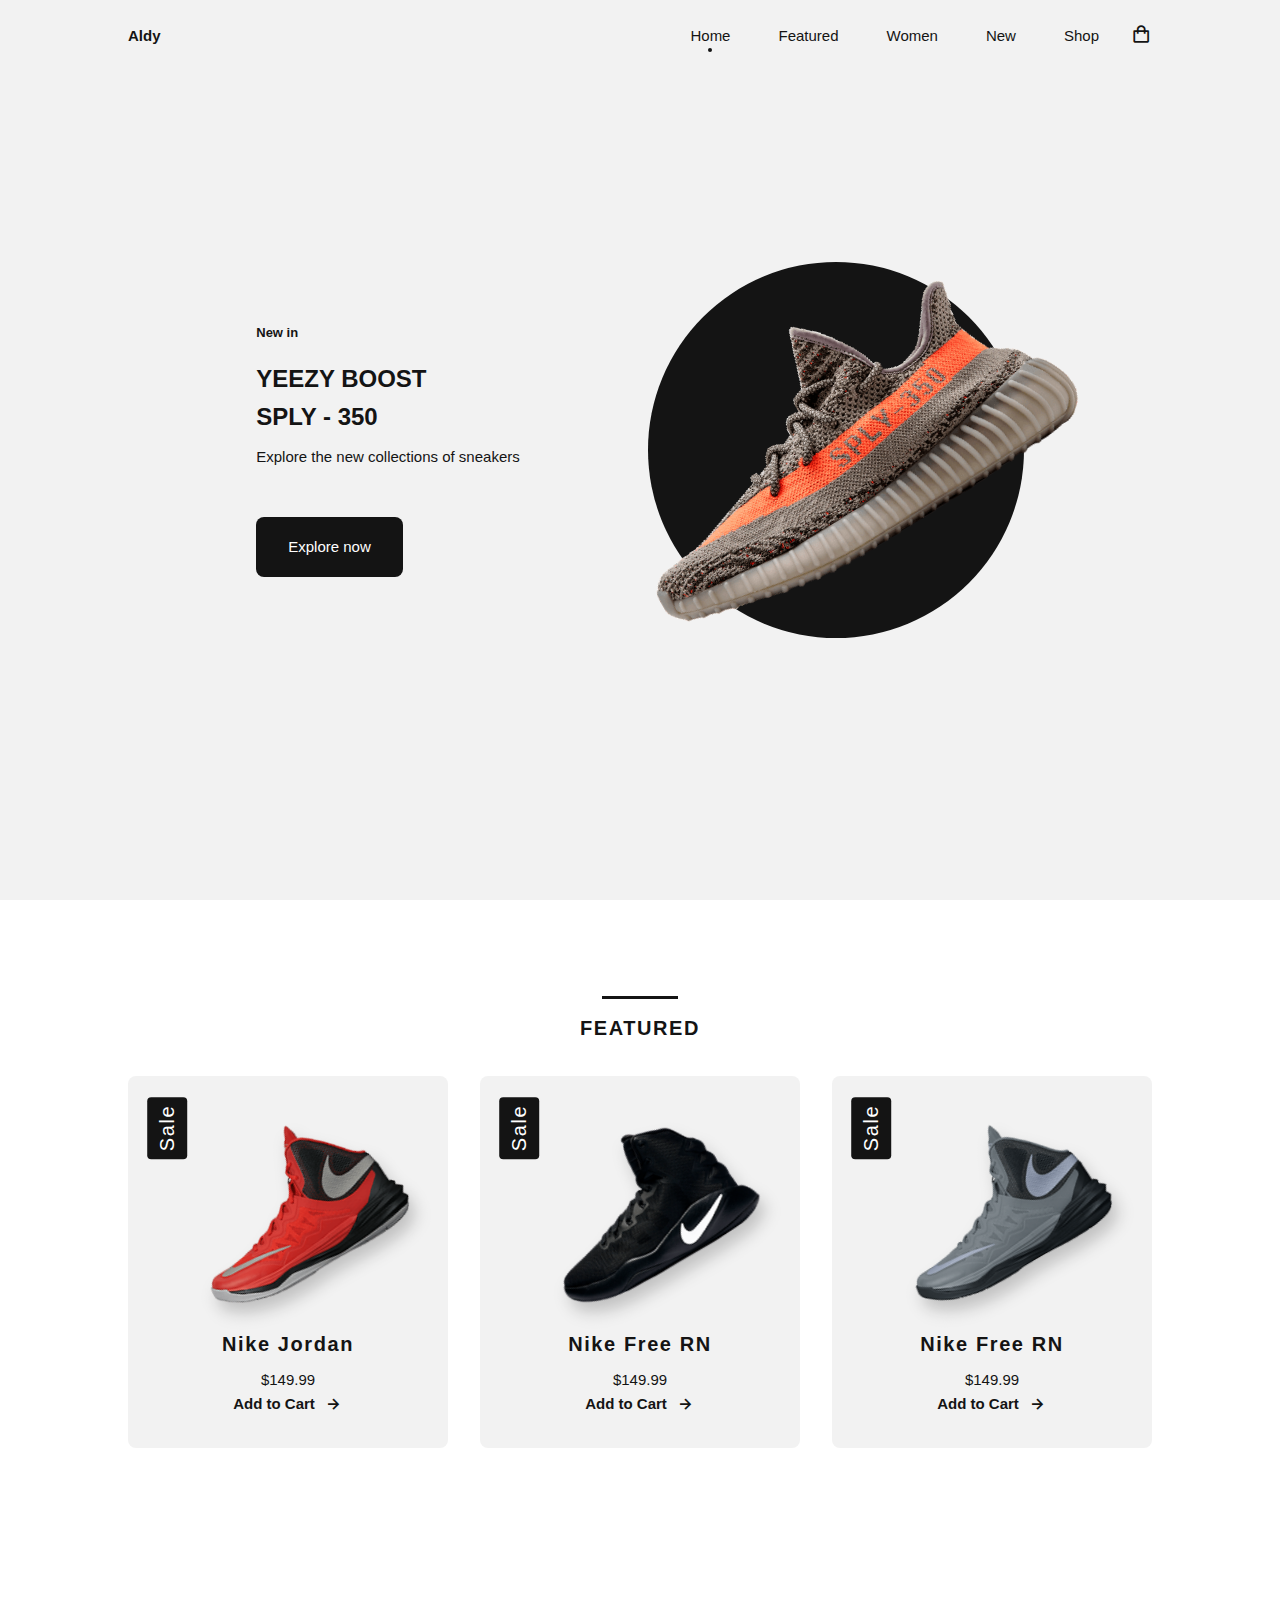
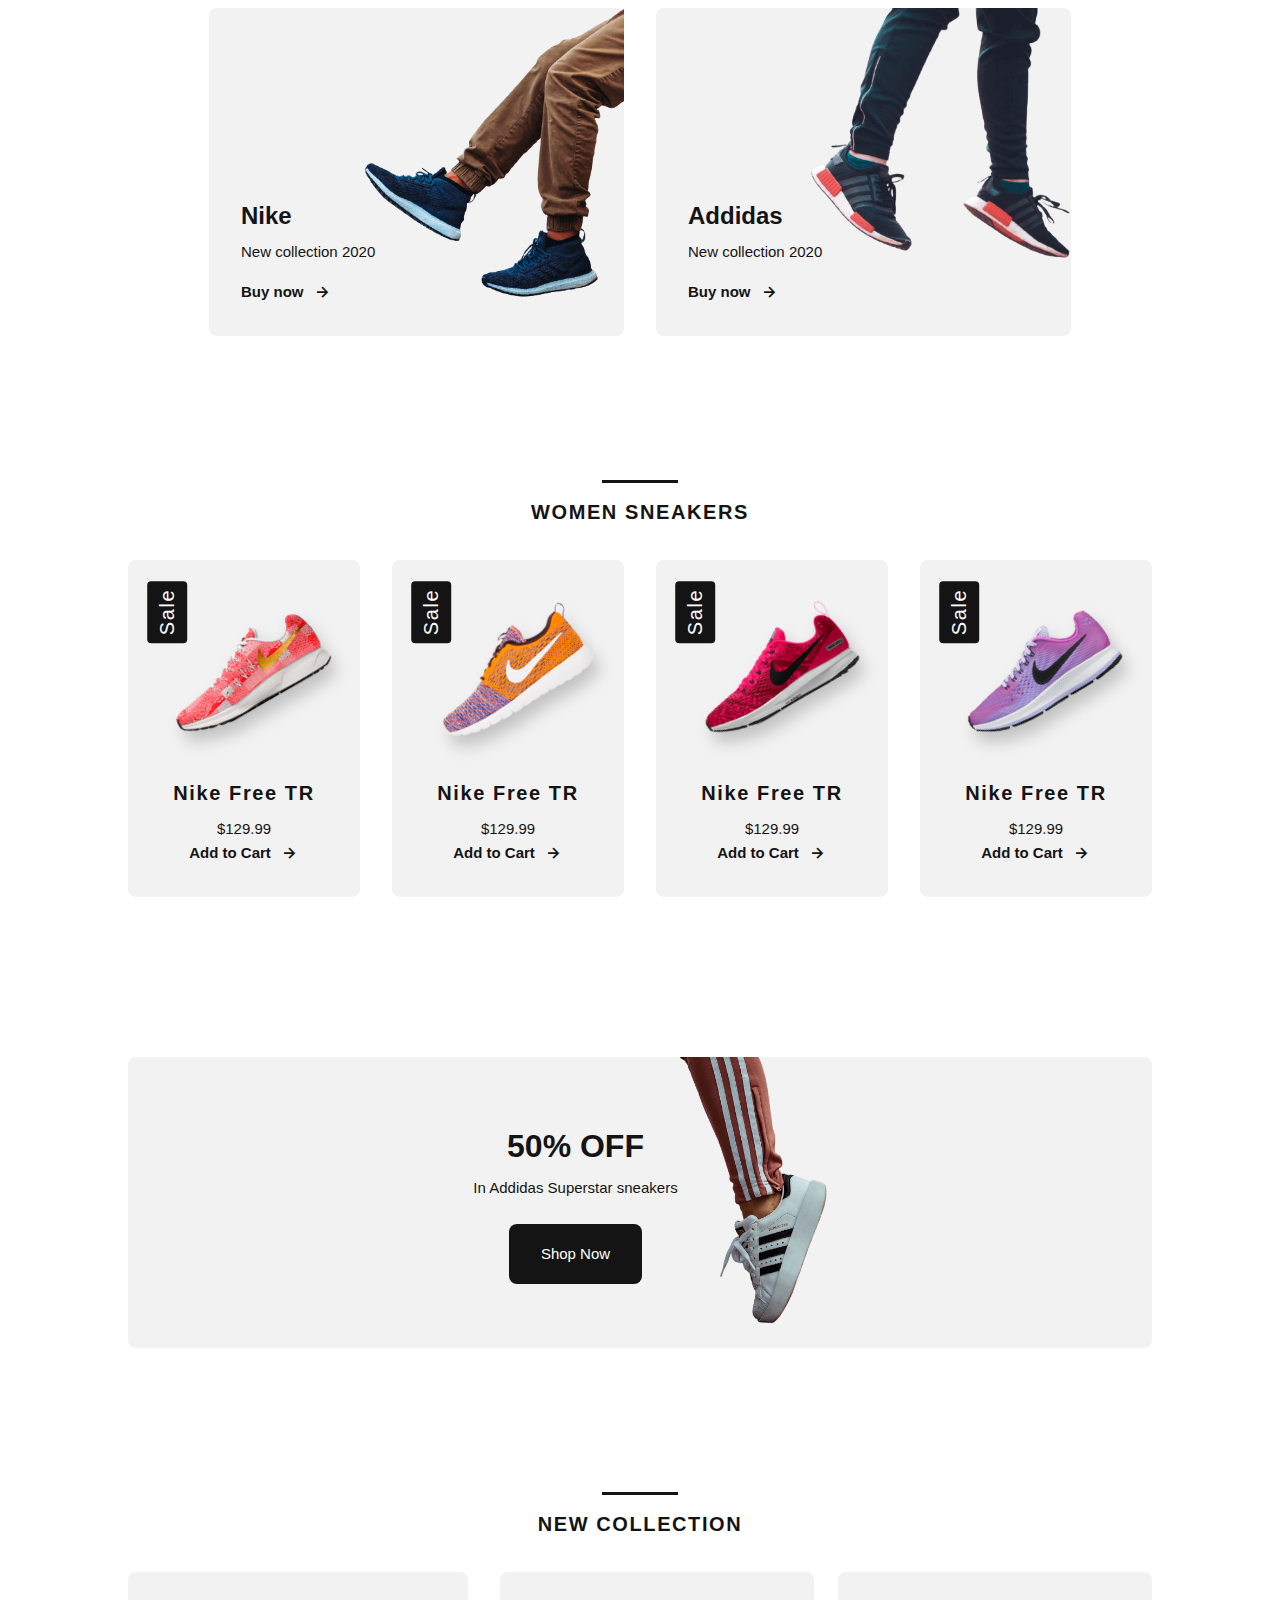
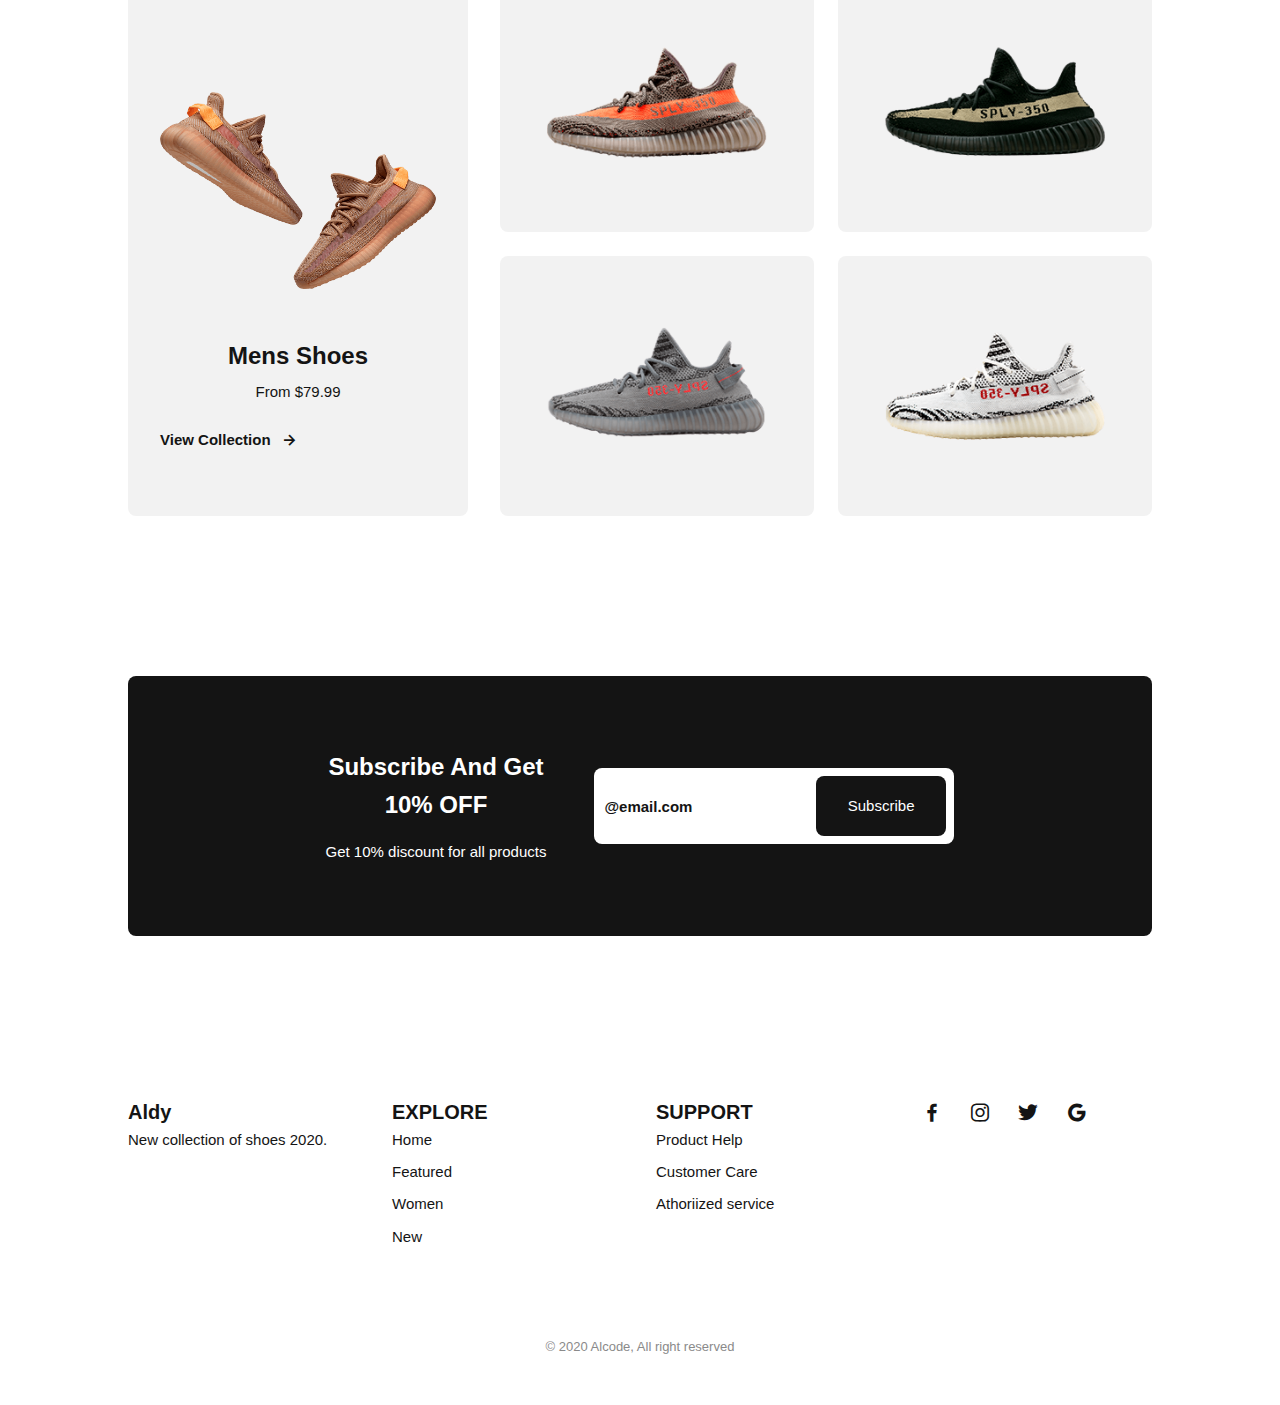
==== index.html @ 9c0377a7 "Initial commit" ====
<!DOCTYPE html>
<html lang="en">

<head>
    <meta charset="UTF-8">
    <meta name="viewport" content="width=device-width, initial-scale=1.0">
    <link rel="stylesheet" href="styel.css">

    <!-- Box icons -->
    <link href='https://cdn.jsdelivr.net/npm/boxicons@2.0.5/css/boxicons.min.css' rel='stylesheet'>

    <link rel="stylesheet" href="https://cdnjs.cloudflare.com/ajax/libs/font-awesome/5.14.0/css/all.min.css" />
    <title>Ecom</title>
</head>

<body>
    <header class="l-header" id="header">
        <nav class="nav bg-grid">
            <div class="nav__toggle" id="nav-toggle">
                <i class="bx bxs-grid"></i>
            </div>

            <a href="#" class="nav__logo">Aldy</a>

            <div class="nav__menu" id="nav-menu">
                <ul class="nav__list">
                    <li class="nav__item"><a href="#home" class="nav__link active">Home</a></li>
                    <li class="nav__item"><a href="#featured" class="nav__link">Featured</a></li>
                    <li class="nav__item"><a href="#women" class="nav__link">Women</a></li>
                    <li class="nav__item"><a href="#new" class="nav__link">New</a></li>
                    <li class="nav__item"><a href="shop.html" class="nav__link">Shop</a></li>
                </ul>
            </div>

            <div class="nav__shop">
                <i class="bx bx-shopping-bag"></i>
            </div>

        </nav>

    </header>

    <main class="l-main">

        <!-- Home -->
        <section class="home" id="home">
            <div class="home__container bg-grid">
                <div class="home__sneaker">
                    <div class="home__shape"></div>
                    <img src="/images/imghome.png" alt="" class="home__img">
                </div>

                <div class="home__data">
                    <span class="home__new">New in</span>
                    <h1 class="home__title">YEEZY BOOST<br>SPLY - 350</h1>
                    <p class="home__description">Explore the new collections of sneakers</p>
                    <a href="#" class="button">Explore now</a>
                </div>
            </div>
        </section>

        <!-- Featured -->
        <section class="featured section" id="featured">
            <h2 class="section-title">FEATURED</h2>

            <div class="featured__container bg-grid">
                <article class="sneaker">
                    <div class="sneaker__sale">Sale</div>
                    <img src="/images/featured1.png" alt="" class="sneaker__img">
                    <span class="sneaker__name">Nike Jordan</span>
                    <span class="sneaker__price">$149.99</span>
                    <a href="#" class="button-light">Add to Cart <i class="bx bx-right-arrow-alt button-icon"></i></a>
                </article>

                <article class="sneaker">
                    <div class="sneaker__sale">Sale</div>
                    <img src="images/featured2.png" alt="" class="sneaker__img">
                    <span class="sneaker__name">Nike Free RN</span>
                    <span class="sneaker__price">$149.99</span>
                    <a href="#" class="button-light">Add to Cart <i class="bx bx-right-arrow-alt button-icon"></i></a>
                </article>

                <article class="sneaker">
                    <div class="sneaker__sale">Sale</div>
                    <img src="images/featured3.png" alt="" class="sneaker__img">
                    <span class="sneaker__name">Nike Free RN</span>
                    <span class="sneaker__price">$149.99</span>
                    <a href="#" class="button-light">Add to Cart <i class="bx bx-right-arrow-alt button-icon"></i></a>
                </article>
            </div>
        </section>

        <!-- collection -->
        <section class="collection section">
            <div class="collection__container bg-grid">
                <div class="collection__card">
                    <div class="collection__data">
                        <h3 class="collection__name">Nike</h3>
                        <p class="collection__description">New collection 2020</p>
                        <a href="#" class="button-light">Buy now <i class="bx bx-right-arrow-alt button-icon"></i></a>
                    </div>

                    <img src="images/collection1.png" alt="" class="collection__img">
                </div>

                <div class="collection__card">
                    <div class="collection__data">
                        <h3 class="collection__name">Addidas</h3>
                        <p class="collection__description">New collection 2020</p>
                        <a href="#" class="button-light">Buy now <i class="bx bx-right-arrow-alt button-icon"></i></a>
                    </div>

                    <img src="images/collection2.png" alt="" class="collection__img">
                </div>
            </div>
        </section>

        <!-- Women sneakers -->
        <section class="women section" id="women">
            <h2 class="section-title">WOMEN SNEAKERS</h2>

            <div class="women__container bg-grid">
                <article class="sneaker">
                    <div class="sneaker__sale">Sale</div>
                    <img src="images/women1.png" alt="" class="sneaker__img">
                    <span class="sneaker__name">Nike Free TR</span>
                    <span class="sneaker__price">$129.99</span>
                    <a href="product.html" class="button-light">Add to Cart <i
                            class="bx bx-right-arrow-alt button-icon"></i></a>
                </article>

                <article class="sneaker">
                    <div class="sneaker__sale">Sale</div>
                    <img src="images/women2.png" alt="" class="sneaker__img">
                    <span class="sneaker__name">Nike Free TR</span>
                    <span class="sneaker__price">$129.99</span>
                    <a href="#" class="button-light">Add to Cart <i class="bx bx-right-arrow-alt button-icon"></i></a>
                </article>

                <article class="sneaker">
                    <div class="sneaker__sale">Sale</div>
                    <img src="images/women3.png" alt="" class="sneaker__img">
                    <span class="sneaker__name">Nike Free TR</span>
                    <span class="sneaker__price">$129.99</span>
                    <a href="#" class="button-light">Add to Cart <i class="bx bx-right-arrow-alt button-icon"></i></a>
                </article>

                <article class="sneaker">
                    <div class="sneaker__sale">Sale</div>
                    <img src="images/women4.png" alt="" class="sneaker__img">
                    <span class="sneaker__name">Nike Free TR</span>
                    <span class="sneaker__price">$129.99</span>
                    <a href="#" class="button-light">Add to Cart <i class="bx bx-right-arrow-alt button-icon"></i></a>
                </article>
            </div>
        </section>

        <!-- Offer -->
        <section class="offer section">
            <div class="offer__container bg-grid">
                <div class="offer__data">
                    <h3 class="offer__title">50% OFF</h3>
                    <p class="offer__description">In Addidas Superstar sneakers</p>
                    <a href="#" class="button">Shop Now</a>
                </div>

                <img src="images/offert.png" alt="" class="offer__img">
            </div>
        </section>

        <!-- New Collection -->
        <section class="new section" id="new">
            <h2 class="section-title">NEW COLLECTION</h2>

            <div class="new__container bg-grid">
                <div class="new__mens">
                    <img src="images/new1.png" alt="" class="new__mens-img">
                    <h3 class="new__title">Mens Shoes</h3>
                    <span class="new__preci">From $79.99</span>
                    <a href="#" class="button-light">View Collection <i
                            class="bx bx-right-arrow-alt button-icon"></i></a>
                </div>

                <div class="new__sneaker">
                    <div class="new__sneaker-card">
                        <img src="images/new2.png" alt="" class="new__sneaker-img">
                        <div class="new__sneaker-overlay">
                            <a href="#" class="button">Add to Cart</a>
                        </div>
                    </div>

                    <div class="new__sneaker-card">
                        <img src="images/new3.png" alt="" class="new__sneaker-img">
                        <div class="new__sneaker-overlay">
                            <a href="#" class="button">Add to Cart</a>
                        </div>
                    </div>

                    <div class="new__sneaker-card">
                        <img src="images/new4.png" alt="" class="new__sneaker-img">
                        <div class="new__sneaker-overlay">
                            <a href="#" class="button">Add to Cart</a>
                        </div>
                    </div>

                    <div class="new__sneaker-card">
                        <img src="images/new5.png" alt="" class="new__sneaker-img">
                        <div class="new__sneaker-overlay">
                            <a href="#" class="button">Add to Cart</a>
                        </div>
                    </div>
                </div>
            </div>
        </section>


        <!-- newsletter -->
        <section class="newsletter section">
            <div class="newsletter__container bg-grid">
                <div>
                    <h3 class="newsletter__title">Subscribe And Get <br> 10% OFF</h3>
                    <p class="newsletter__description">Get 10% discount for all products</p>
                </div>

                <form action="" class="newsletter__subscribe">
                    <input type="text" class="newsletter__input" placeholder="@email.com">
                    <a href="#" class="button">Subscribe</a>
                </form>
            </div>
        </section>
    </main>

    <!-- footer -->
    <footer class="footer section">
        <div class="footer__container bg-grid">

            <div class="footer__box">
                <h3 class="footer__title">Aldy</h3>
                <p class="footer__description">New collection of shoes 2020.</p>
            </div>

            <div class="footer__box">
                <h3 class="footer__title">EXPLORE</h3>
                <ul>
                    <li><a href="#home" class="footer__link">Home</a></li>
                    <li><a href="#featured" class="footer__link">Featured</a></li>
                    <li><a href="#women" class="footer__link">Women</a></li>
                    <li><a href="#new" class="footer__link">New</a></li>
                </ul>
            </div>

            <div class="footer__box">
                <h3 class="footer__title">SUPPORT</h3>
                <ul>
                    <li><a href="#" class="footer__link">Product Help</a></li>
                    <li><a href="#" class="footer__link">Customer Care</a></li>
                    <li><a href="#" class="footer__link">Athoriized service</a></li>
                </ul>
            </div>

            <div class="footer__box">
                <a href="#" class="footer__social"> <i class="bx bxl-facebook"></i></a>
                <a href="#" class="footer__social"> <i class="bx bxl-instagram"></i></a>
                <a href="#" class="footer__social"> <i class="bx bxl-twitter"></i></a>
                <a href="#" class="footer__social"> <i class="bx bxl-google"></i></a>
            </div>
        </div>

        <p class="footer__copy">&#169; 2020 Alcode, All right reserved</p>
    </footer>

    <script src="main.js"></script>
</body>

</html>
---- styel.css ----
:root{
    --header-height: 3rem;

    /* Font-weight */
    --font-medium: 500;
    --font-semi-bold: 600;
    --font-bold: 700;

    /* Colors */
    --dark-color: #141414;
    --dark-color-light: #8a8a8a;
    --dark-color-lighten: #f2f2f2;
    --white-color: #fff;

    /* Font and Typography */
    --body-font: 'Poppins', sans-serif;
    --big-font-size: 1.25rem;
    --bigger-font-size: 1.5rem;
    --biggest-font-size: 2rem;
    --h2-font-size: 1.25rem;
    --normal-font-size: .938rem;
    --smaller-font-size: .813rem;

    /* Margins */
    --mb-1: .5rem;
    --mb-2: 1rem;
    --mb-3: 1.5rem;
    --mb-4: 2rem;
    --mb-5: 2.5rem;
    --mb-6: 3rem;
   
    /* Z-index */
    --z-fixed: 100;

    /* rotation */
    --rotate-img: rotate(-30deg);

}
@media screen and(min-width: 768px){
    :root{
        --big-font-size: 1.5rem;
        --bigger-font-size: 2rem;
        --biggest-font-size: 3rem;
        --normal-font-size: 1rem;
        --smaller-font-size: .875rem;
    }
}

/* Base */

*,::before,::after{
    box-sizing: border-box;

}

html{
    scroll-behavior: smooth;
}

body{
    margin: var(--header-height) 0 0 0;
    font-family: var(--body-font);
    font-size: var(--normal-font-size);
    font-weight: var(--font-medium);
    color: var(--dark-color);
    line-height: 1.6;
}

h1,h2,h3,p,ul{
    margin: 0;
}

ul{
    padding: 0;
    list-style: none;
}

a{
    text-decoration: none;
    color: var(--dark-color);
}

img{
    max-width: 100%;
    height: auto;
    display: block;
}


/* Class CSS */
.section{
    padding: 5rem 0 2rem;
}

.section-title{
    position: relative;
    font-size: var(--big-font-size);
    margin-bottom: var(--mb-4);
    text-align: center;
    letter-spacing: .1rem;
}

.section-title::after{
    content: '';
    position: absolute;
    width: 56px;
    height: .18rem;
    top: -1rem;
    left: 0;
    right: 0;
    margin: auto;
    background-color: var(--dark-color);
}

/* Layout */
.bg-grid{
    max-width: 1024px;
    display: grid;
    grid-template-columns: 100%;
    column-gap: 2rem;
    width: calc(100% - 2rem);
    margin-left: var(--mb-2);
    margin-right: var(--mb-2);
}

.l-header{
    width: 100%;
    position: fixed;
    top: 0;
    left: 0;
    z-index: var(--z-fixed);
    background-color: var(--dark-color-lighten);
}

.nav{
    height: var(--header-height);
    display: flex;
    justify-content: space-between;
    align-items: center;
}
@media screen and (max-width: 768px){
    .nav__menu{
        position: fixed;
        top: var(--header-height);
        left: -100%;
        width: 70%;
        height: 100vh;
        padding: 2rem;
        background-color: var(--white-color);
        transition: .5s;
    }
}

.nav__item{
    margin-bottom: var(--mb-4);
}

.nav__logo{
    font-weight: var(--font-semi-bold);
}

.nav__toggle, .nav__shop{
    font-size: 1.3rem;
    cursor: pointer;
}

/* Menu show */
.show{
    left: 0;
}

/* active link */
.active{
    position: relative;
}
.active::before{
    content: '';
    position: absolute;
    bottom: -.5rem;
    left: 45%;
    width: 4px;
    height: 4px;
    background-color: var(--dark-color);
    border-radius: 50%;

}

/* scroll header */
.scroll-header{
    background-color: var(--white-color);
    box-shadow: 0 2px 4px rgba(0,0,0,.1);
}


/* Home */
.home{
    background-color: var(--dark-color-lighten);
    overflow: hidden;
}

.home__container{
    height: calc(100vh - var(--header-height));
}

.home__sneaker{
    position: relative;
    display: flex;
    justify-content: center;
    align-self: center;
}

.home__shape{
    width: 220px;
    height: 220px;
    background-color: var(--dark-color);
    border-radius: 50%;
}

.home__img{
    position: absolute;
    top: 1.5rem;
    max-width: initial;
    width: 275px;
    transform: var(--rotate-img);
}

.home__new{
    display: block;
    font-size: var(--smaller-font-size);
    font-weight: var(--font-semi-bold);
    margin-bottom: var(--mb-2);
}

.home__title{
    font-size: var(--bigger-font-size);
    margin-bottom: var(--mb-1);
}

.home__description{
    margin-bottom: var(--mb-6);
}

/* .buttons */
.button{
    display: inline-block;
    background-color: var(--dark-color);
    color: var(--white-color);
    padding: 1.125rem 2rem;
    font-weight: var(--font-medium);
    border-radius: .5rem;
    transition: .3s;
}

.button:hover{
    transform: translateY(-.25rem);
}

.button-light{
    display: inline-flex;
    color: var(--dark-color);
    font-weight: var(--font-bold);
    align-items: center;
}

.button-icon{
    font-size: 1.25rem;
    margin-left: var(--mb-1);
    transition: .3s;
}

.button-light:hover .button-icon{
    transform: translateX(.25rem);
}

/* Featured */
.featured__container{
    row-gap: 2rem;
    grid-template-columns: repeat(auto-fit, minmax(220px , 1fr));
}

.sneaker{
    position: relative;
    display: flex;
    flex-direction: column;
    align-items: center;
    padding: 2rem;
    background-color: var(--dark-color-lighten);
    border-radius: .5rem;
    transition: .3s;
}

.sneaker__sale{
    position: absolute;
    left: .5rem;
    background-color: var(--dark-color);
    color: var(--white-color);
    padding: .25rem .5rem;
    border-radius: .25rem;
    font-size: var(--h2-font-size);
    transform: rotate(-90deg);
    letter-spacing: .1rem;
}

.sneaker__img{
    width: 220px;
    margin-top: var(--mb-3);
    margin-bottom: var(--mb-6);
    transform: var(--rotate-img);
    filter: drop-shadow(0 12px 8px rgba(0,0,0,.2));
}

.sneaker__name, .sneaker__preci{
    font-size: var(--h2-font-size);
    letter-spacing: .1rem;
    font-weight: var(--font-semi-bold);
}

.sneaker__name{
    margin-bottom: var(--mb-1);
}

.sneaker__preci{
    margin-bottom: var(--mb-4);
}

.sneaker:hover{
    transform: translateY(-.5rem);
}


.sneaker__pages{
    margin-top: var(--mb-6);
}

.sneaker__pag{
    padding: .5rem 1rem;
    border: 1px solid var(--dark-color);
}

.sneaker__pag:hover{
    background-color: var(--dark-color);
    color: var(--white-color);
}

/* Collection */
.collection__container{
    row-gap: 2rem;
    justify-content: center;
}
.collection__card{
    position: relative;
    display: flex;
    height: 328px;
    background-color: var(--dark-color-lighten);
    padding: 2rem;
    border-radius: .5rem;
    transition: .3s;
}

.collection__data{
    align-self: flex-end;
}

.collection__img{
    position: absolute;
    top: 0;
    right: 0;
    width: 230px;
}

.collection__name{
    font-size: var(--bigger-font-size);
    margin-bottom: .25rem;
}

.collection__description{
    margin-bottom: var(--mb-2);
}

.collection__card:hover{
    transform: translateY(-.5rem);
}

/* Women sneakers */
.women__container{
    row-gap: 2rem;
    grid-template-columns: repeat(auto-fit, minmax(220px, 1fr));
}


/* Offer */
.offer__container{
    grid-template-columns: 55% 45%;
    column-gap: 0;
    background-color: var(--dark-color-lighten);
    border-radius: .5rem;
    justify-content: center;
}

.offer__data{
    padding: 4rem 0 4rem 1.5rem;
}

.offer__title{
    font-size: var(--biggest-font-size);
    margin-bottom: .25rem;
}

.offer__description{
    margin-bottom: var(--mb-3);
}

.offer__img{
    width: 153px;
}

/* new Collection */
.new__container{
    row-gap: 2rem;
}

.new__mens{
    display: flex;
    flex-direction: column;
    justify-content: center;
    background-color: var(--dark-color-lighten);
    border-radius: .5rem;
    padding: 2rem;
}

.new__mens-img{
    width: 276px;
    margin-bottom: var(--mb-3);
}

.new__title{
    font-size: var(--bigger-font-size);
    margin-bottom: .25rem;
}

.new__preci{
    display: block;
    margin-bottom: var(--mb-3);
}

.new__sneaker{
    display: grid;
    gap: 1.5rem;
    grid-template-columns: repeat(auto-fit, minmax(220px, 1fr));
}

.new__sneaker-card{
    position: relative;
    padding: 3.5rem 1.5rem;
    background-color: var(--dark-color-lighten);
    border-radius: .5rem;
    overflow: hidden;
    display: flex;
    justify-content: center;
}

.new__sneaker-img{
    width: 220px;
}

.new__sneaker-overlay{
    position: absolute;
    left: 0;
    bottom: -100%;
    width: 100%;
    height: 100%;
    display: flex;
    justify-content: center;
    align-items: center;
    background-color: rgba(138,138,138,.3);
    transition: .3s;
}

.new__sneaker-card:hover .new__sneaker-overlay{
    bottom: 0;
}

/* newsletter */
.newsletter__container{
    background-color: var(--dark-color);
    color: var(--white-color);
    padding: 2rem .5rem;
    border-radius: .5rem;
    text-align: center;
}

.newsletter__title{
    font-size: var(--bigger-font-size);
    margin-bottom: var(--mb-2);
}

.newsletter__description{
    margin-bottom: var(--mb-5);
}

.newsletter__subscribe{
    display: flex;
    column-gap: .5rem;
    background-color: var(--white-color);
    padding: .5rem;
    border-radius: .5rem;
}

.newsletter__input{
    outline: none;
    border: none;
    width: 90%;
    font-size: var(--normal-font-size);
}

.newsletter__input::placeholder{
    color: var(--dark-color);
    font-family: var(--body-font);
    font-size: var(--normal-font-size);
    font-weight: var(--font-semi-bold);
}


/* Footer */
.footer__container{
    grid-template-columns: repeat(auto-fit, minmax(220px, 1fr));
}

.footer__box{
    margin-bottom: var(--mb-4);
}

.footer__title{
    font-size: var(--big-font-size);
}

.footer__link{
    display: block;
    width: max-content;
    margin-bottom: var(--mb-1);
}

.footer__social{
    font-size: 1.5rem;
    margin-right: 1.25rem;
}

.footer__copy{
    padding-top: 3rem;
    font-size: var(--smaller-font-size);
    color: var(--dark-color-light);
    text-align: center;
}

/* Media Queries */
@media screen and (min-width: 567px){

    .collection__container{
        grid-template-columns: 415px;
    }

    .collection__img{
        width: 260px;
    }

    .offer__container{
        grid-template-columns: max-content max-content;

    }

    .offer__data{
        text-align: center;
    }

    .new__mens{
        text-align: center;
    }

}

@media screen and (min-width: 768px){
    body{
        margin: 0;
    }

    .section{
        padding: 7rem 0 3rem;
    }

    .section-title::after{
        width: 76px;
    }
    
    .nav{
        height: calc(var(--header-height) + 1.5rem);
    }

    .nav__menu{
        margin-left: auto;
    }

    .nav__list{
        display: flex;
    }

    .nav__item{
        margin-left: var(--mb-6);
        margin-bottom: 0;
    }
    
    .nav__toggle{
        display: none;
    }

    .home__container{
        height: 100vh;
        grid-template-columns: max-content max-content;
        justify-content: center;
        align-items: center;
    }

    .home__sneaker{
        order: 1;
    }

    .home__shape{
        width: 376px;
        height: 376px;
    }

    .home__img{
        width: 470px;
        top: 3.5rem;
        right: 0;
        left: -3rem;

    }

    .newsletter__container{
        grid-template-columns: max-content max-content;
        justify-content: center;
        align-items: center;
        padding: 4.5rem 2rem;
        column-gap: 3rem;
    }

    .newsletter__description{
        margin-bottom: 0;
    }

    .newsletter__subscribe{
        width: 360px;
        height: max-content;
    }
}

@media screen and (min-width: 1024px){
    .bg-grid{
        margin-left: auto;
        margin-right: auto;
    }

    .home__container{
        column-gap: 8rem;
    }

    .collection__container{
        grid-template-columns: repeat(2, 415px);
    }

    .new__container{
        grid-template-columns: max-content 1fr;
    }

    .new__mens{
        align-items: initial;
        justify-content: flex-end;
        padding: 4rem 2rem;
    }

    .new__mens-img{
        margin-bottom: var(--mb-6);
    }
}
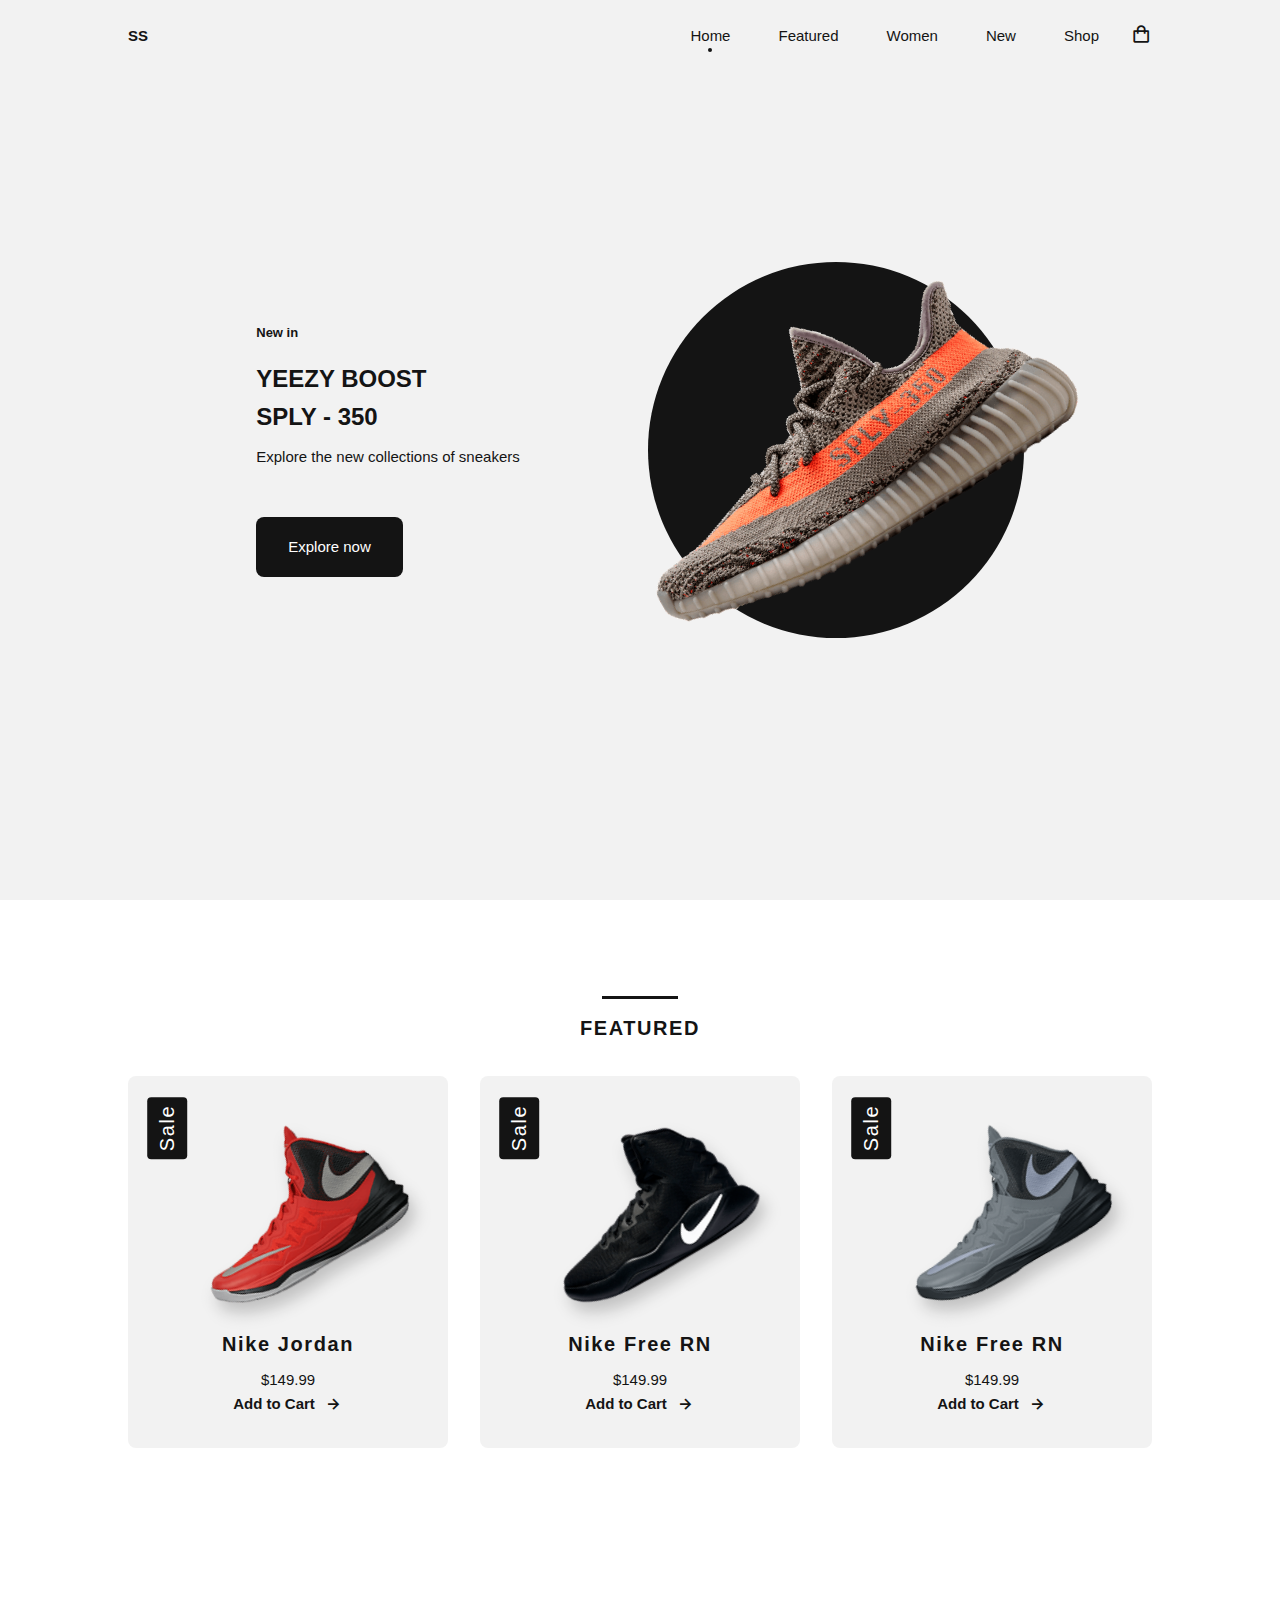
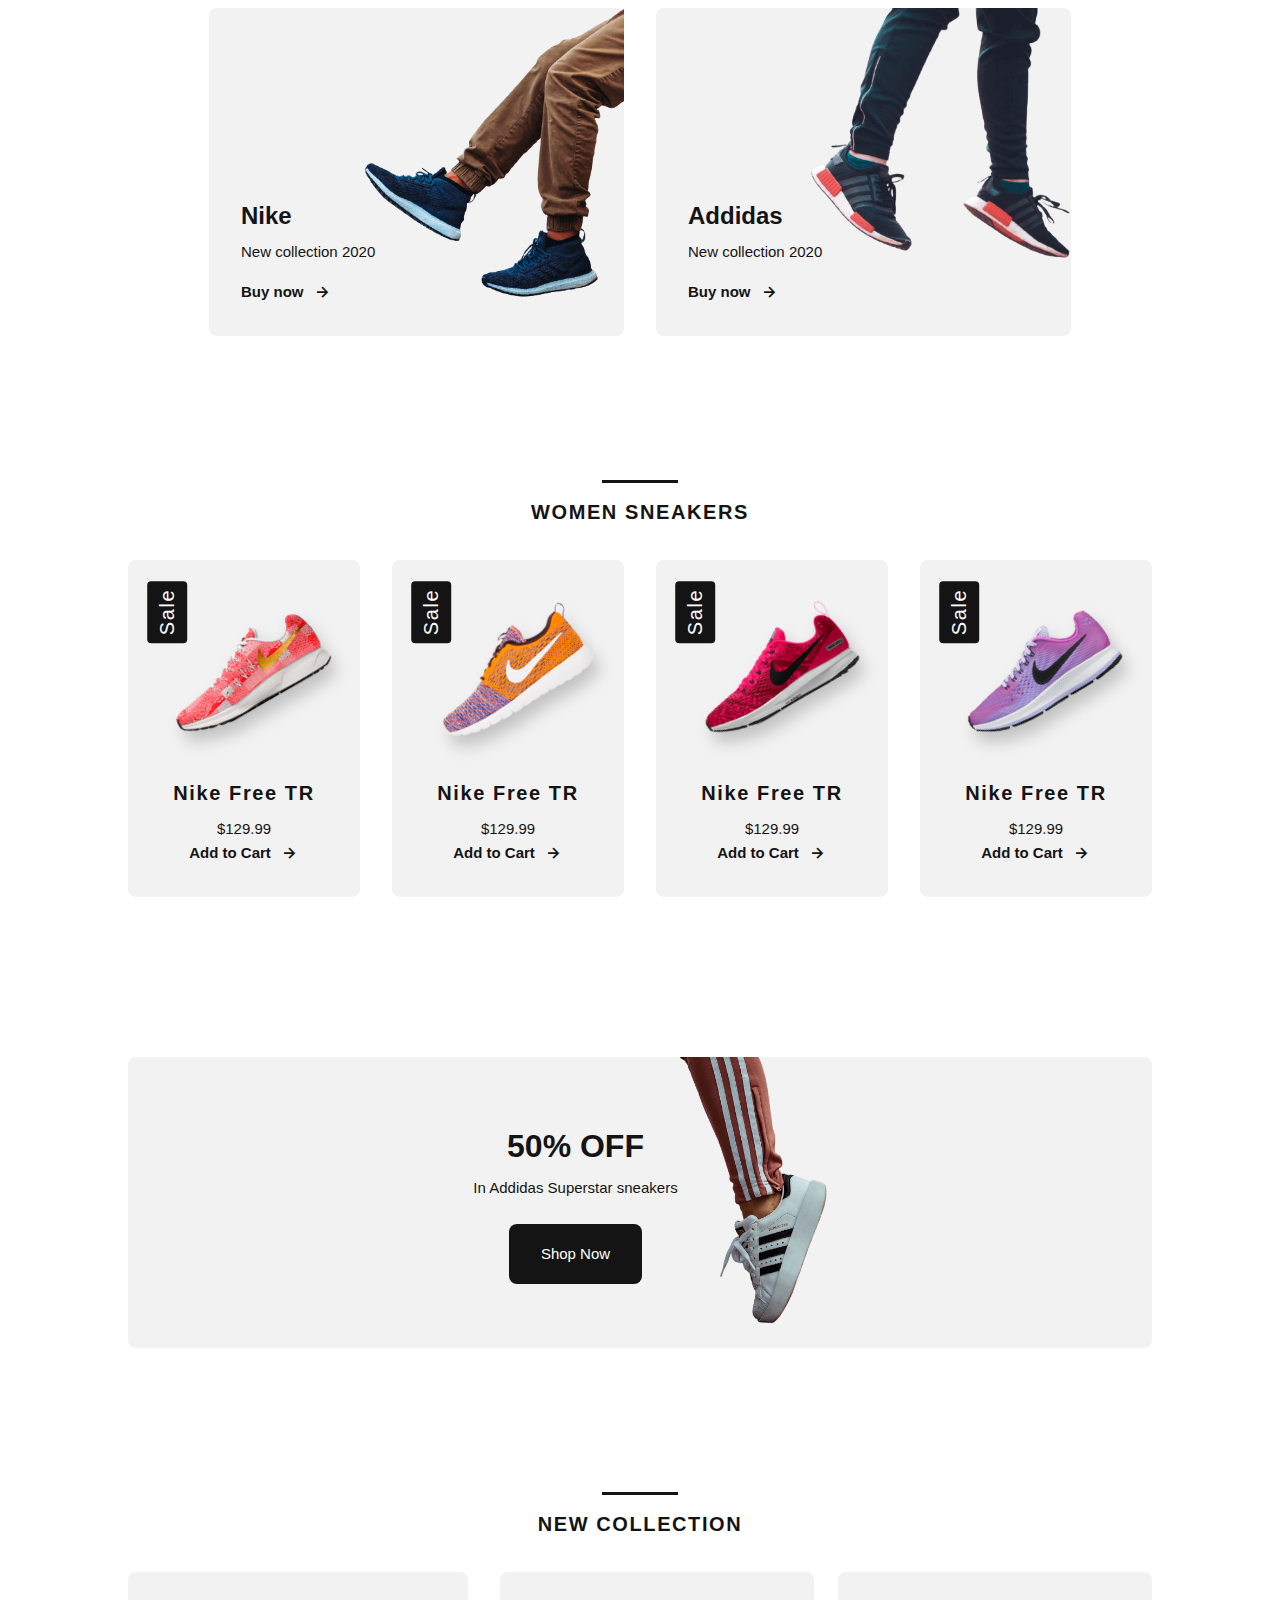
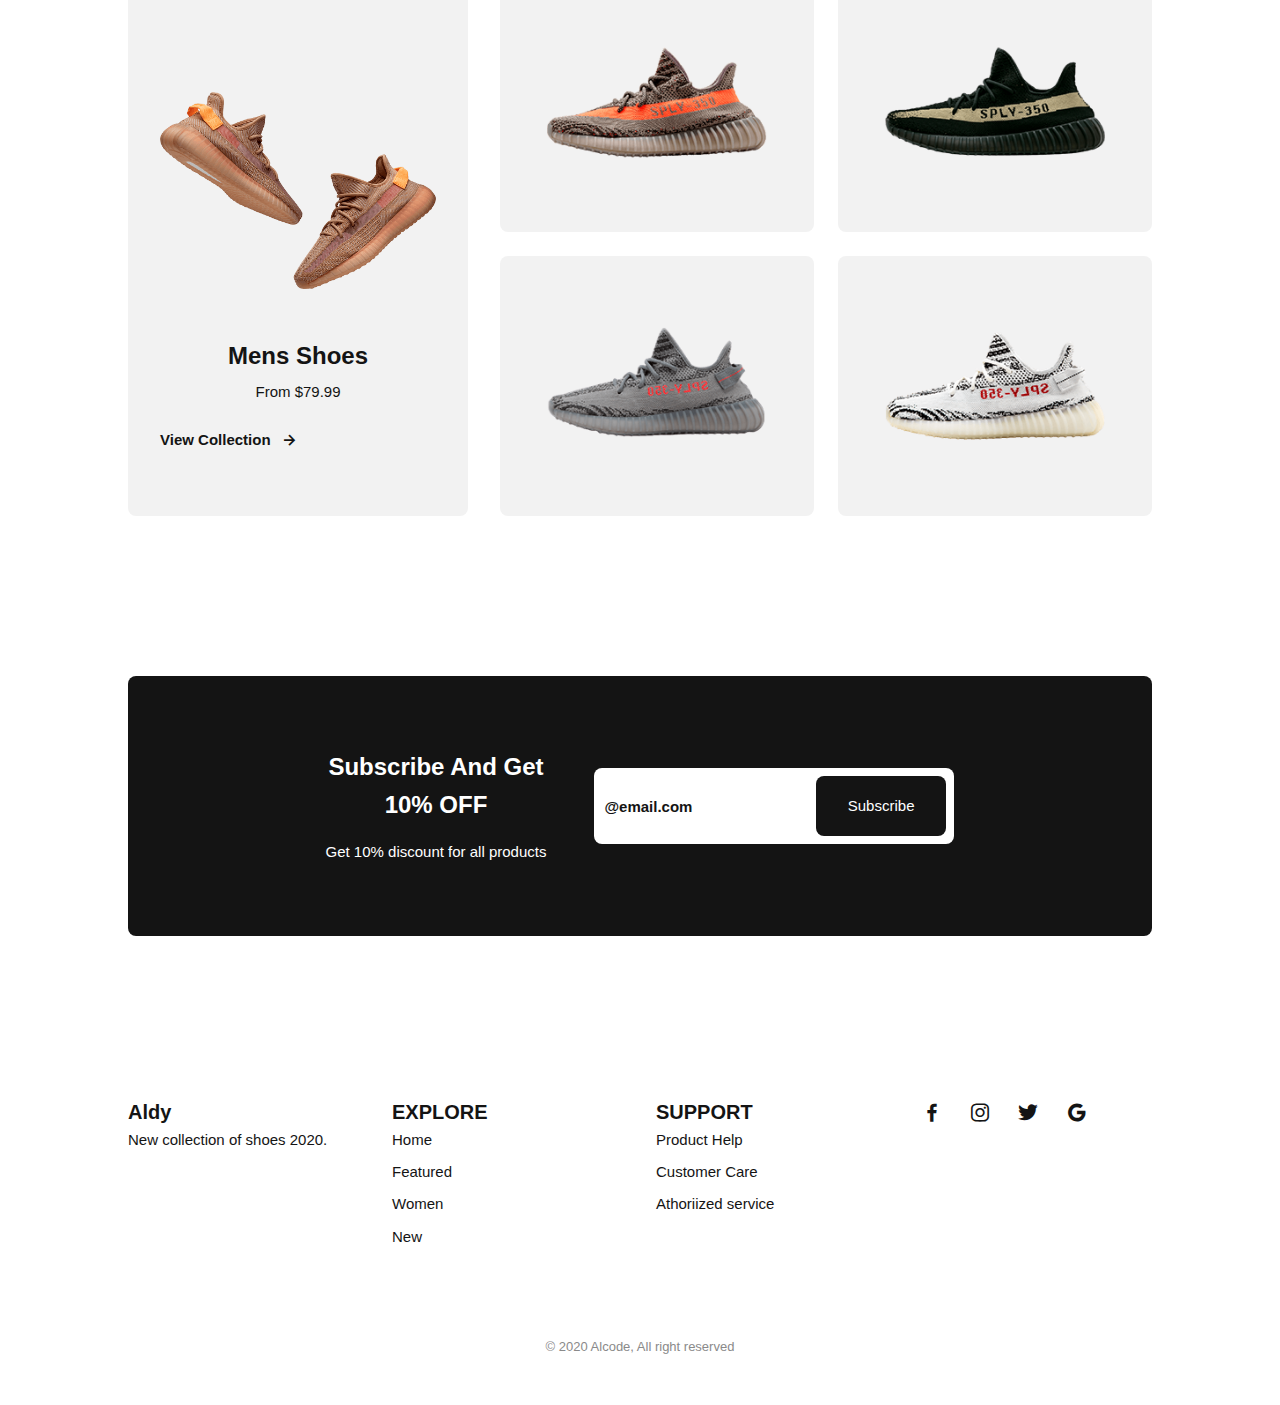
==== commit f595f5c2: "init one" ====
--- a/index.html
+++ b/index.html
@@ -20,7 +20,7 @@
                 <i class="bx bxs-grid"></i>
             </div>
 
-            <a href="#" class="nav__logo">Aldy</a>
+            <a href="#" class="nav__logo">SS</a>
 
             <div class="nav__menu" id="nav-menu">
                 <ul class="nav__list">
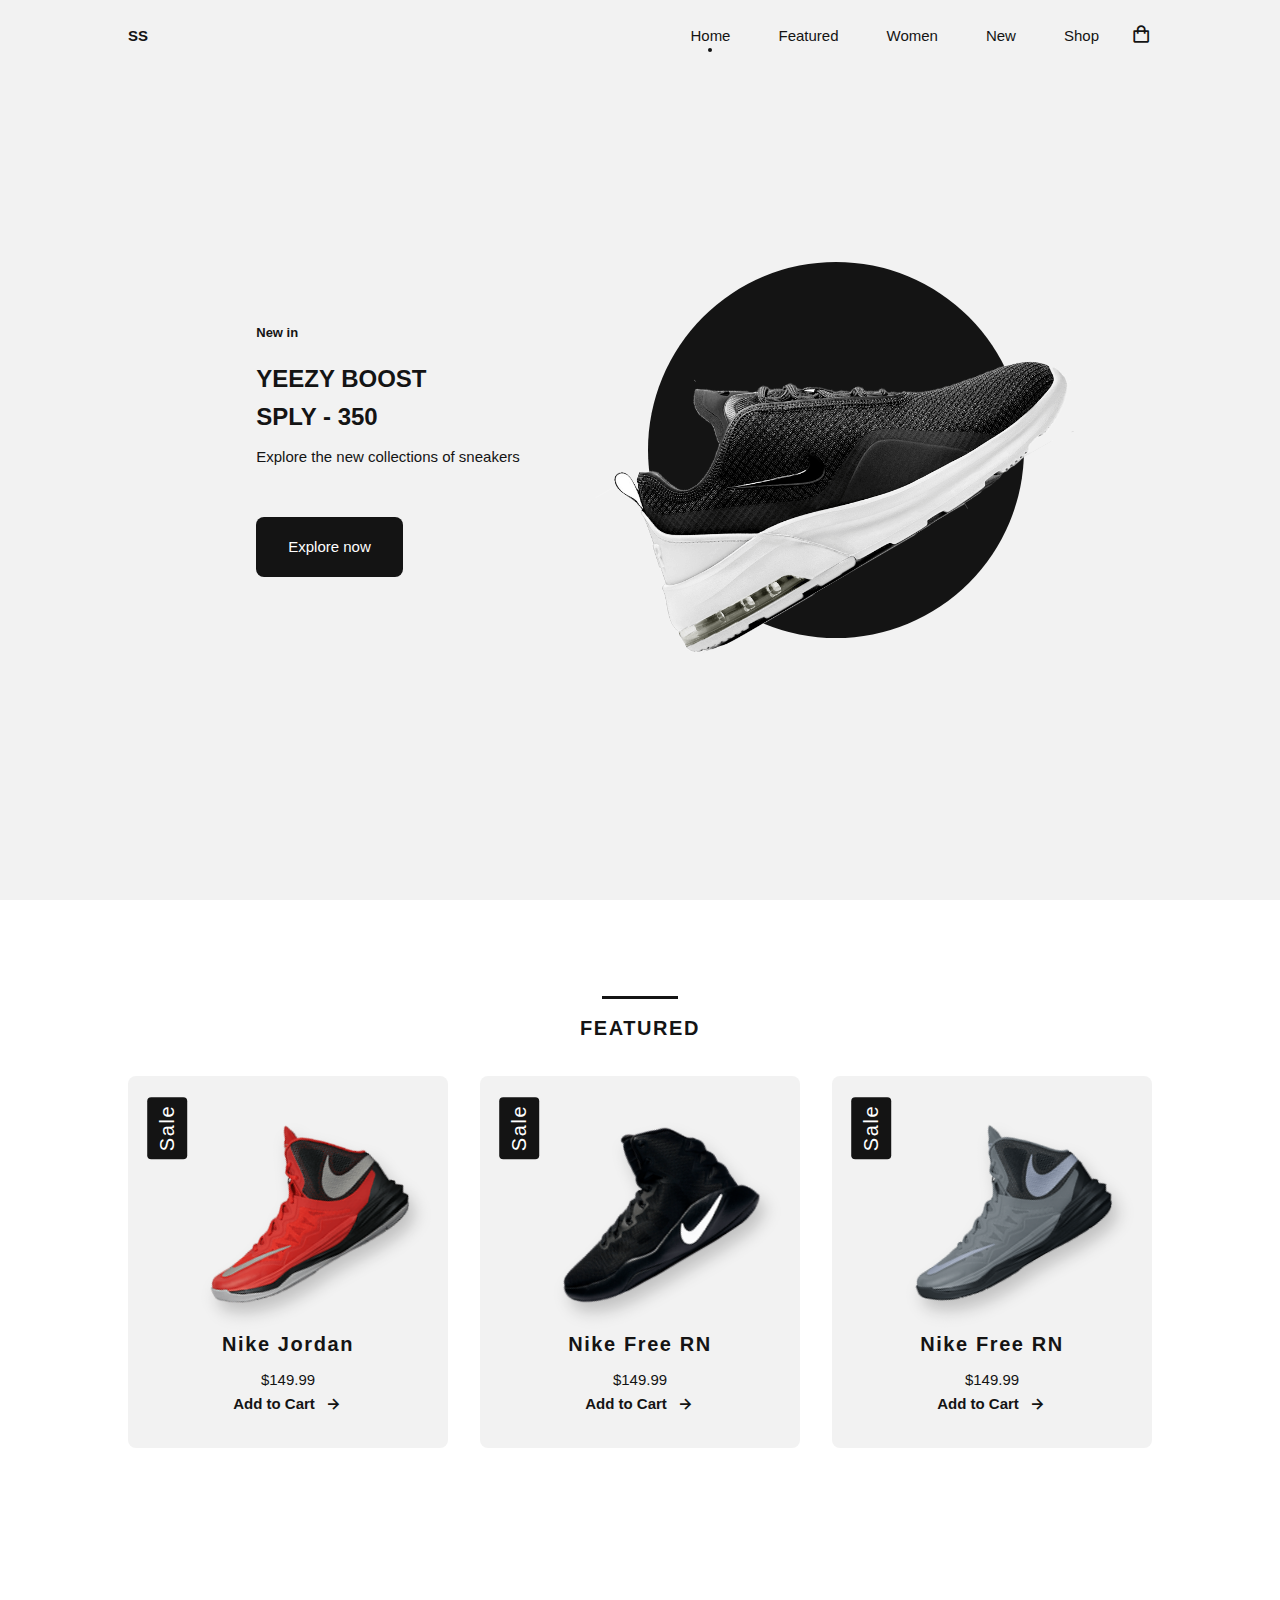
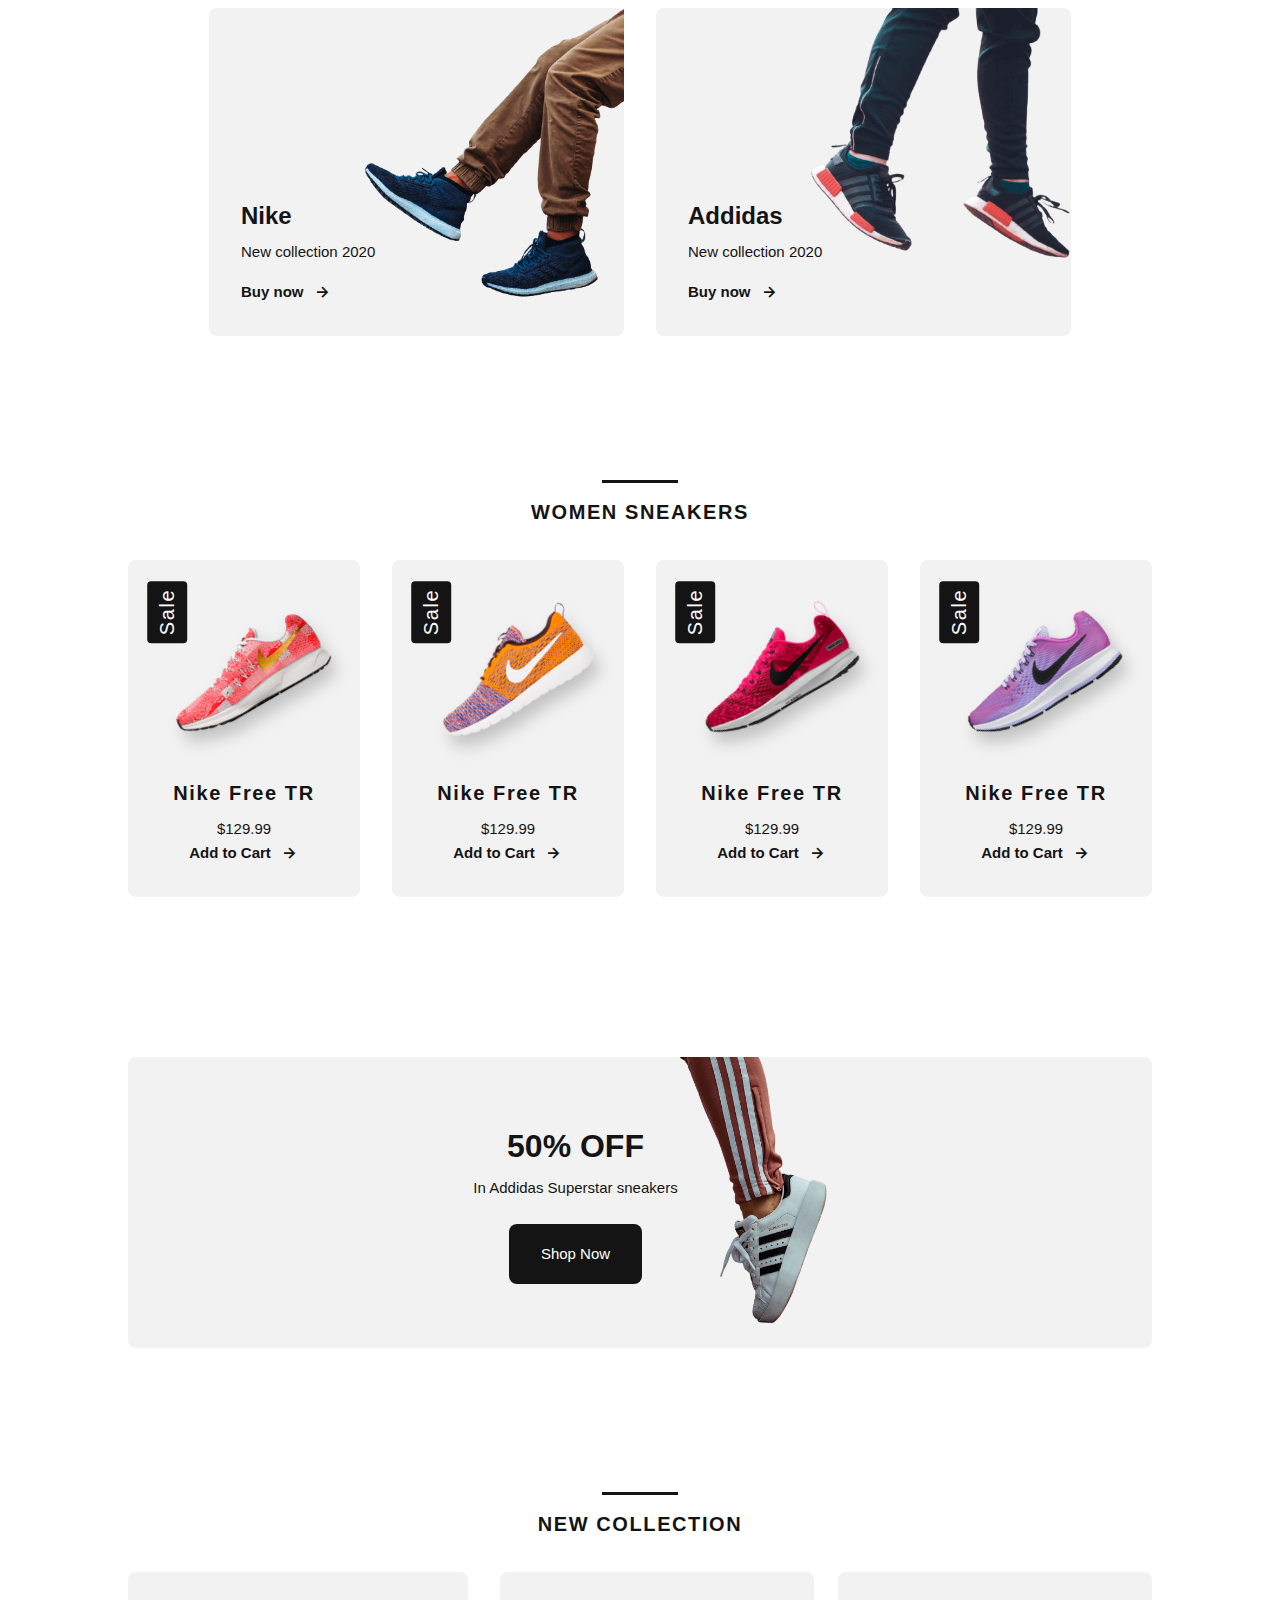
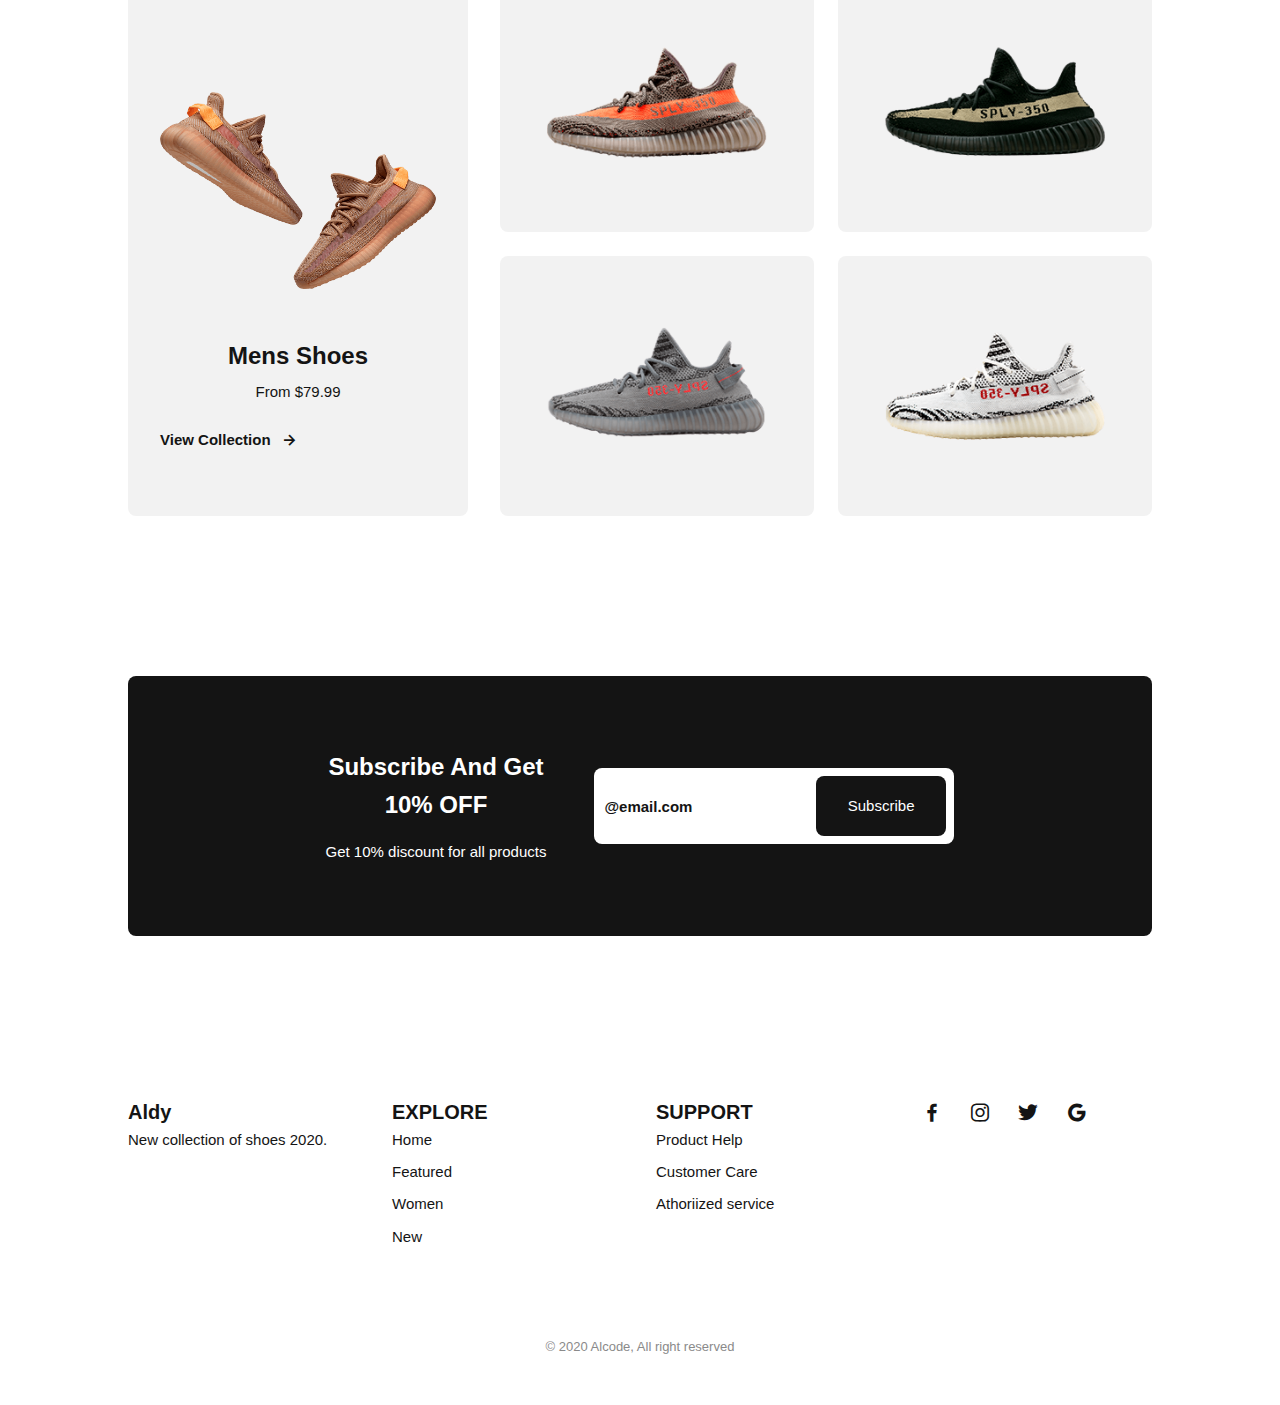
==== commit eac37f7d: "update two" ====
--- a/index.html
+++ b/index.html
@@ -47,7 +47,7 @@
             <div class="home__container bg-grid">
                 <div class="home__sneaker">
                     <div class="home__shape"></div>
-                    <img src="/images/imghome.png" alt="" class="home__img">
+                    <img src="/images/NikeAirMax Motion2black.png" alt="" class="home__img">
                 </div>
 
                 <div class="home__data">
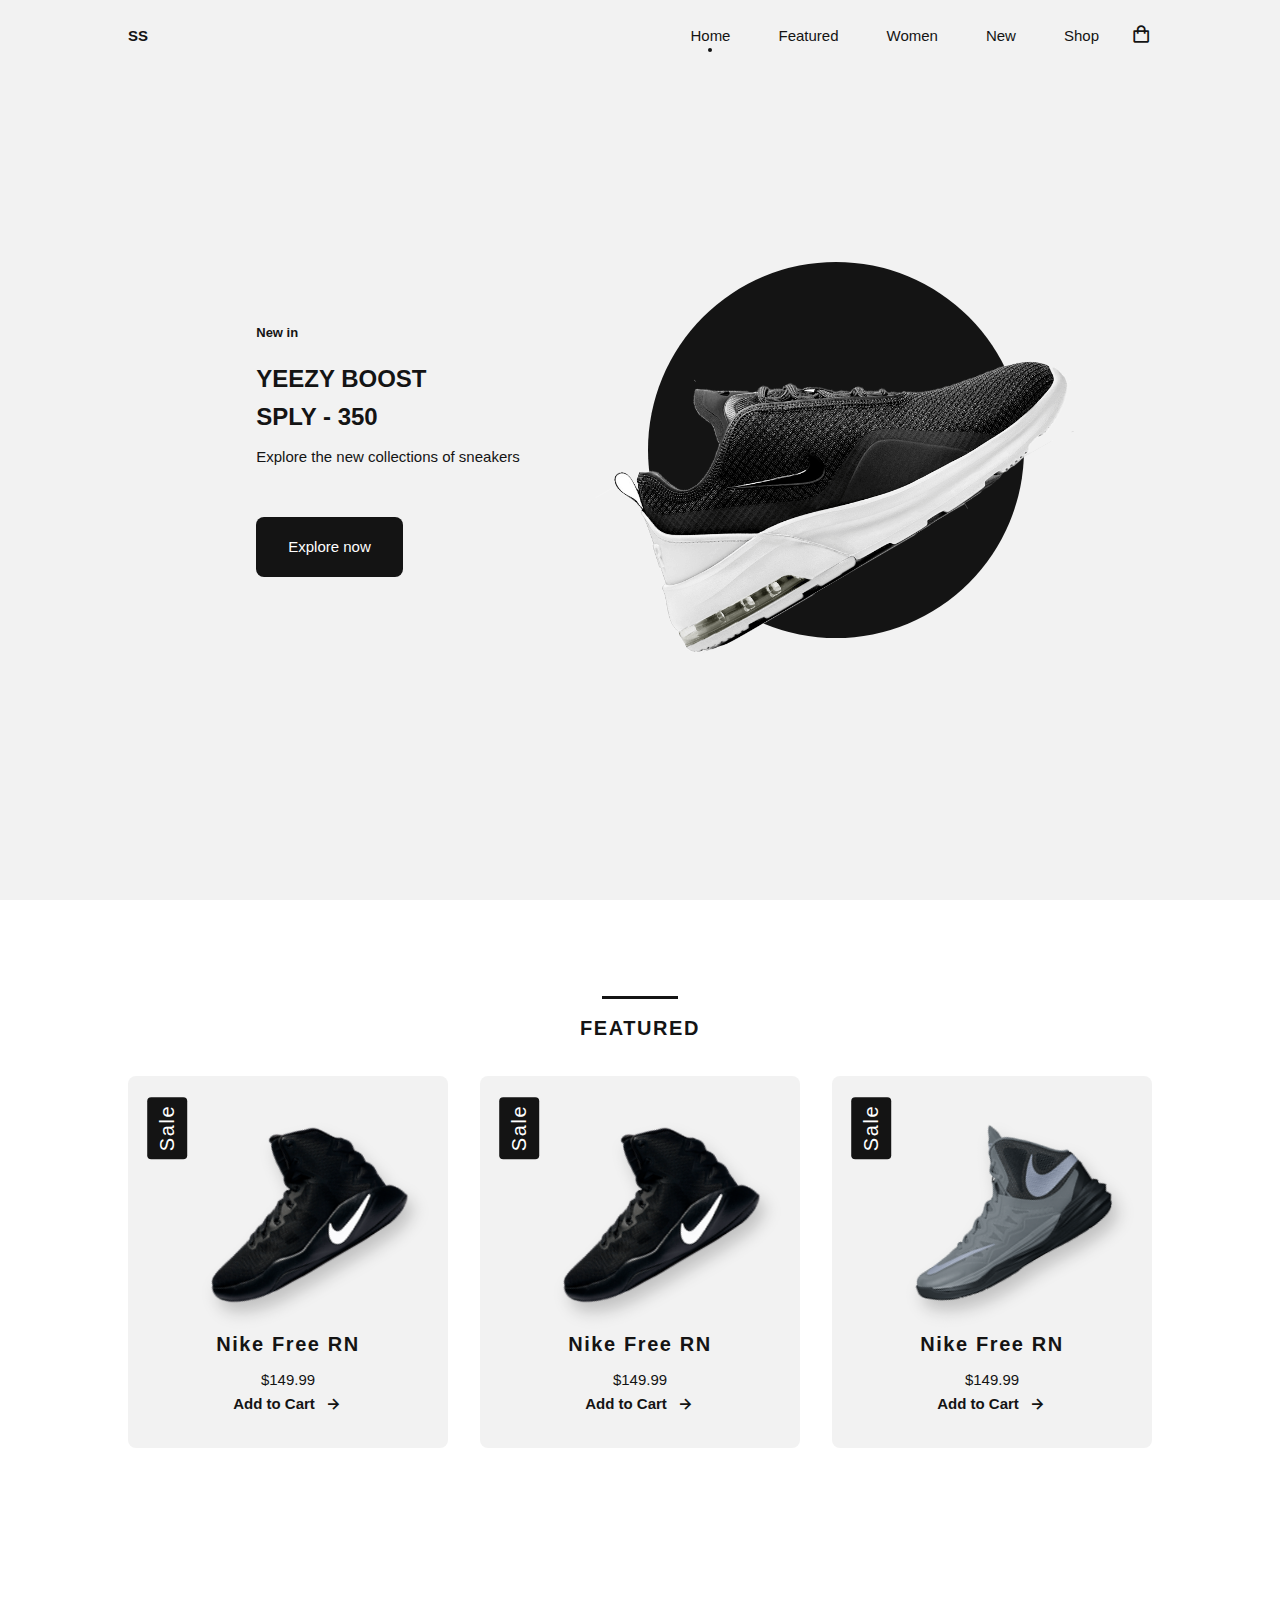
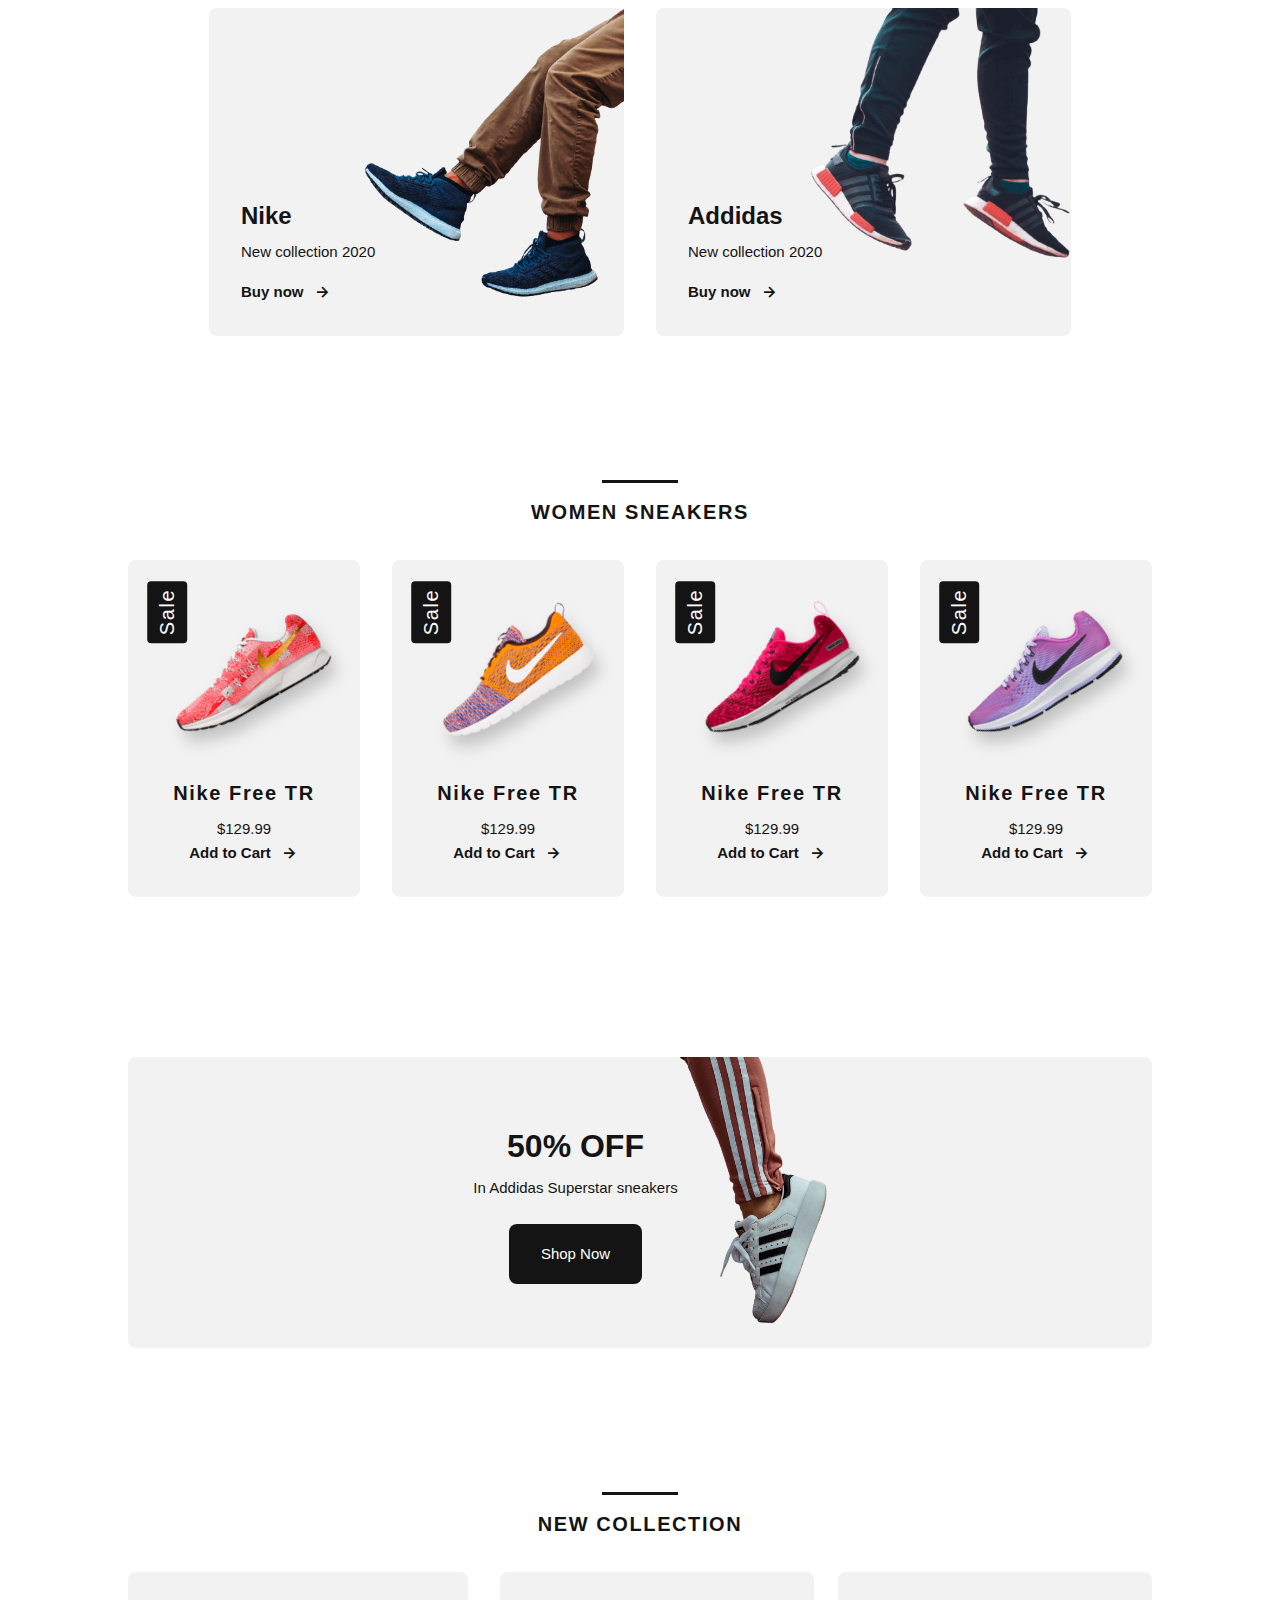
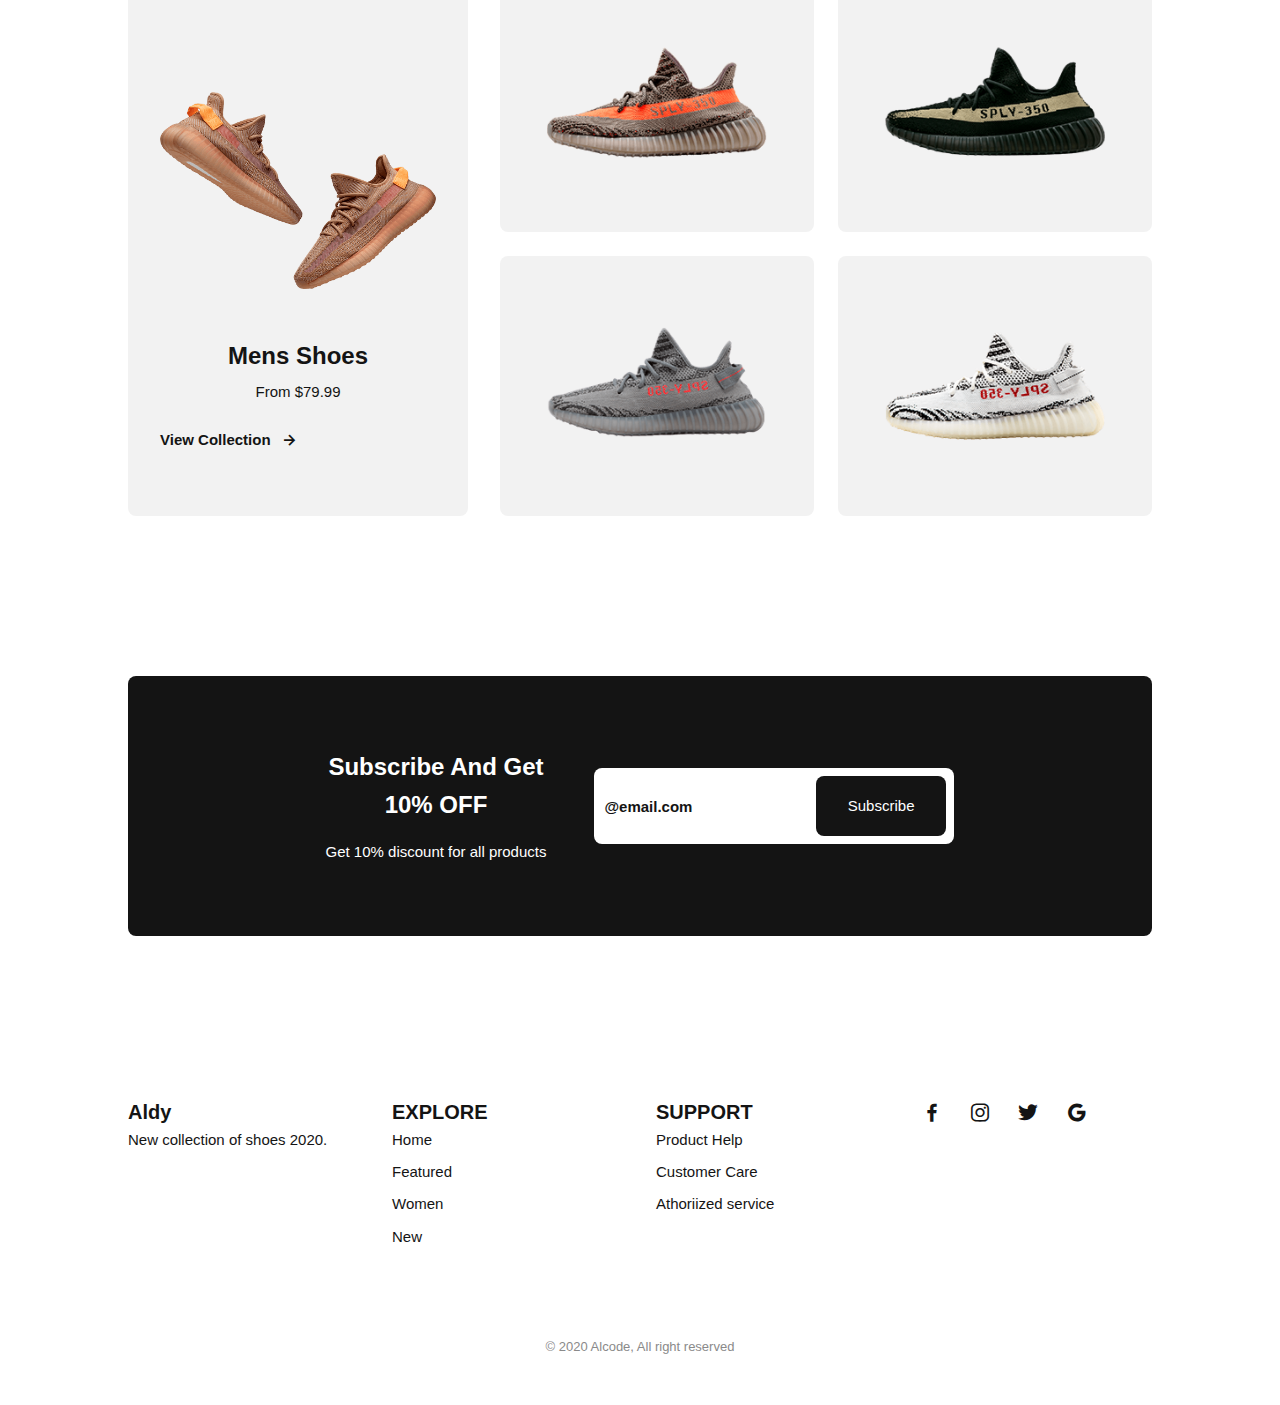
==== commit 8ddb444e: "three" ====
--- a/index.html
+++ b/index.html
@@ -47,7 +47,7 @@
             <div class="home__container bg-grid">
                 <div class="home__sneaker">
                     <div class="home__shape"></div>
-                    <img src="/images/NikeAirMax Motion2black.png" alt="" class="home__img">
+                    <img src="images/NikeAirMax Motion2black.png" alt="" class="home__img">
                 </div>
 
                 <div class="home__data">
@@ -64,10 +64,18 @@
             <h2 class="section-title">FEATURED</h2>
 
             <div class="featured__container bg-grid">
-                <article class="sneaker">
-                    <div class="sneaker__sale">Sale</div>
-                    <img src="/images/featured1.png" alt="" class="sneaker__img">
+                <!-- <article class="sneaker">
+                    <div class="sneaker__sale">Sale</div>
+                    <img src="images/featured1.png" alt="" class="sneaker__img">
                     <span class="sneaker__name">Nike Jordan</span>
+                    <span class="sneaker__price">$149.99</span>
+                    <a href="#" class="button-light">Add to Cart <i class="bx bx-right-arrow-alt button-icon"></i></a>
+                </article> -->
+
+                <article class="sneaker">
+                    <div class="sneaker__sale">Sale</div>
+                    <img src="images/featured2.png" alt="" class="sneaker__img">
+                    <span class="sneaker__name">Nike Free RN</span>
                     <span class="sneaker__price">$149.99</span>
                     <a href="#" class="button-light">Add to Cart <i class="bx bx-right-arrow-alt button-icon"></i></a>
                 </article>
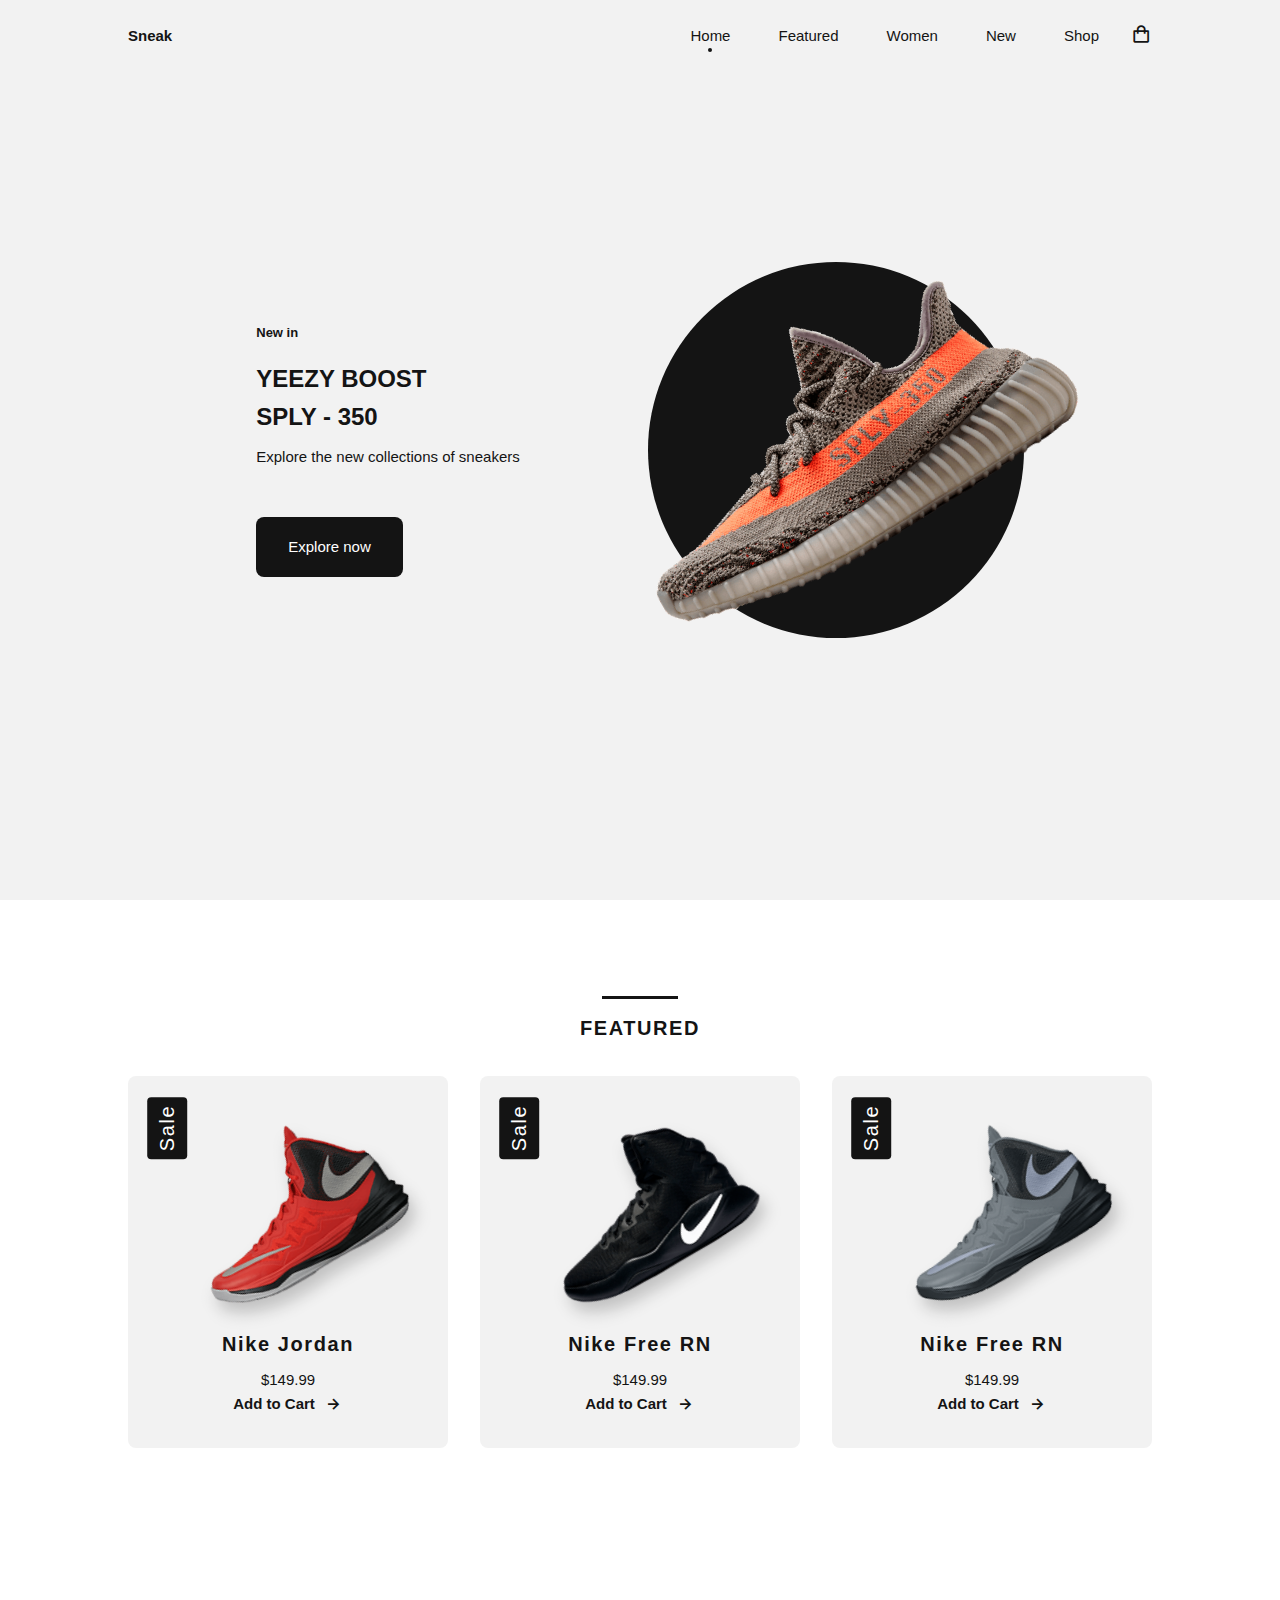
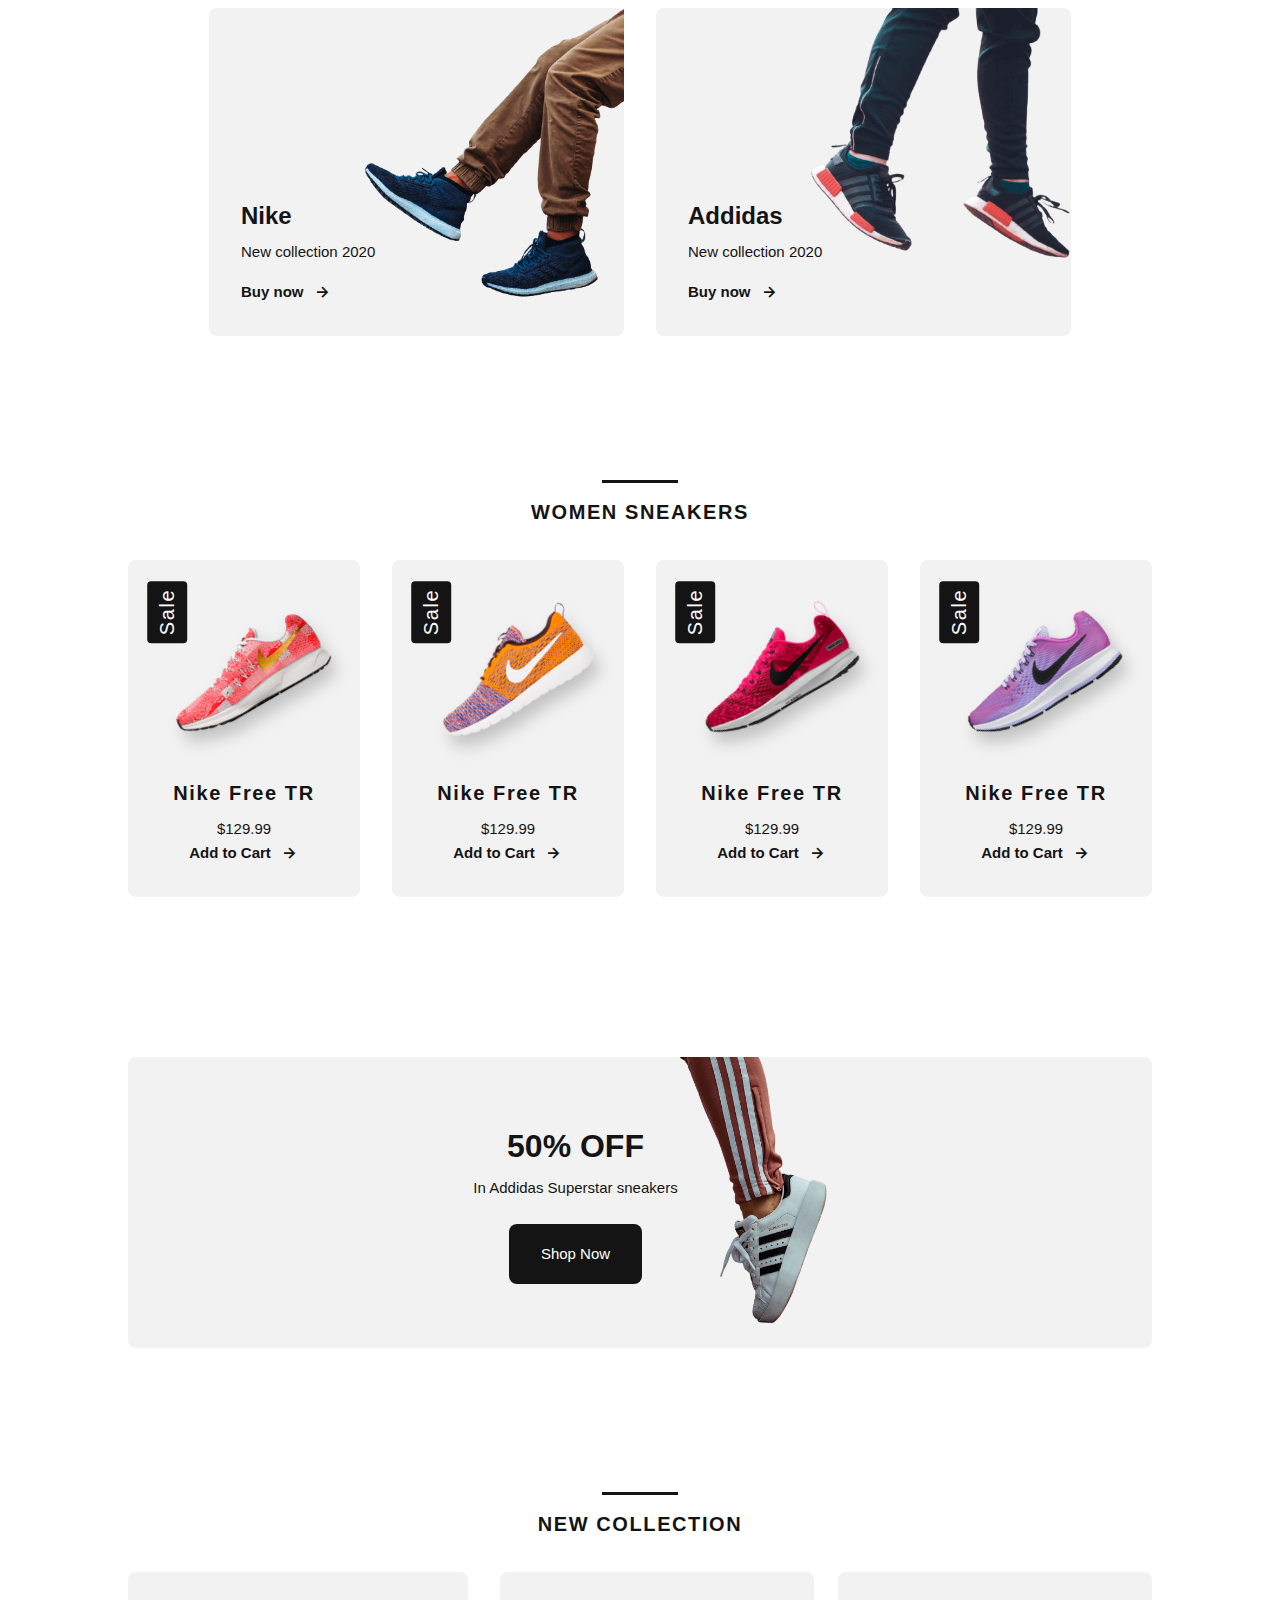
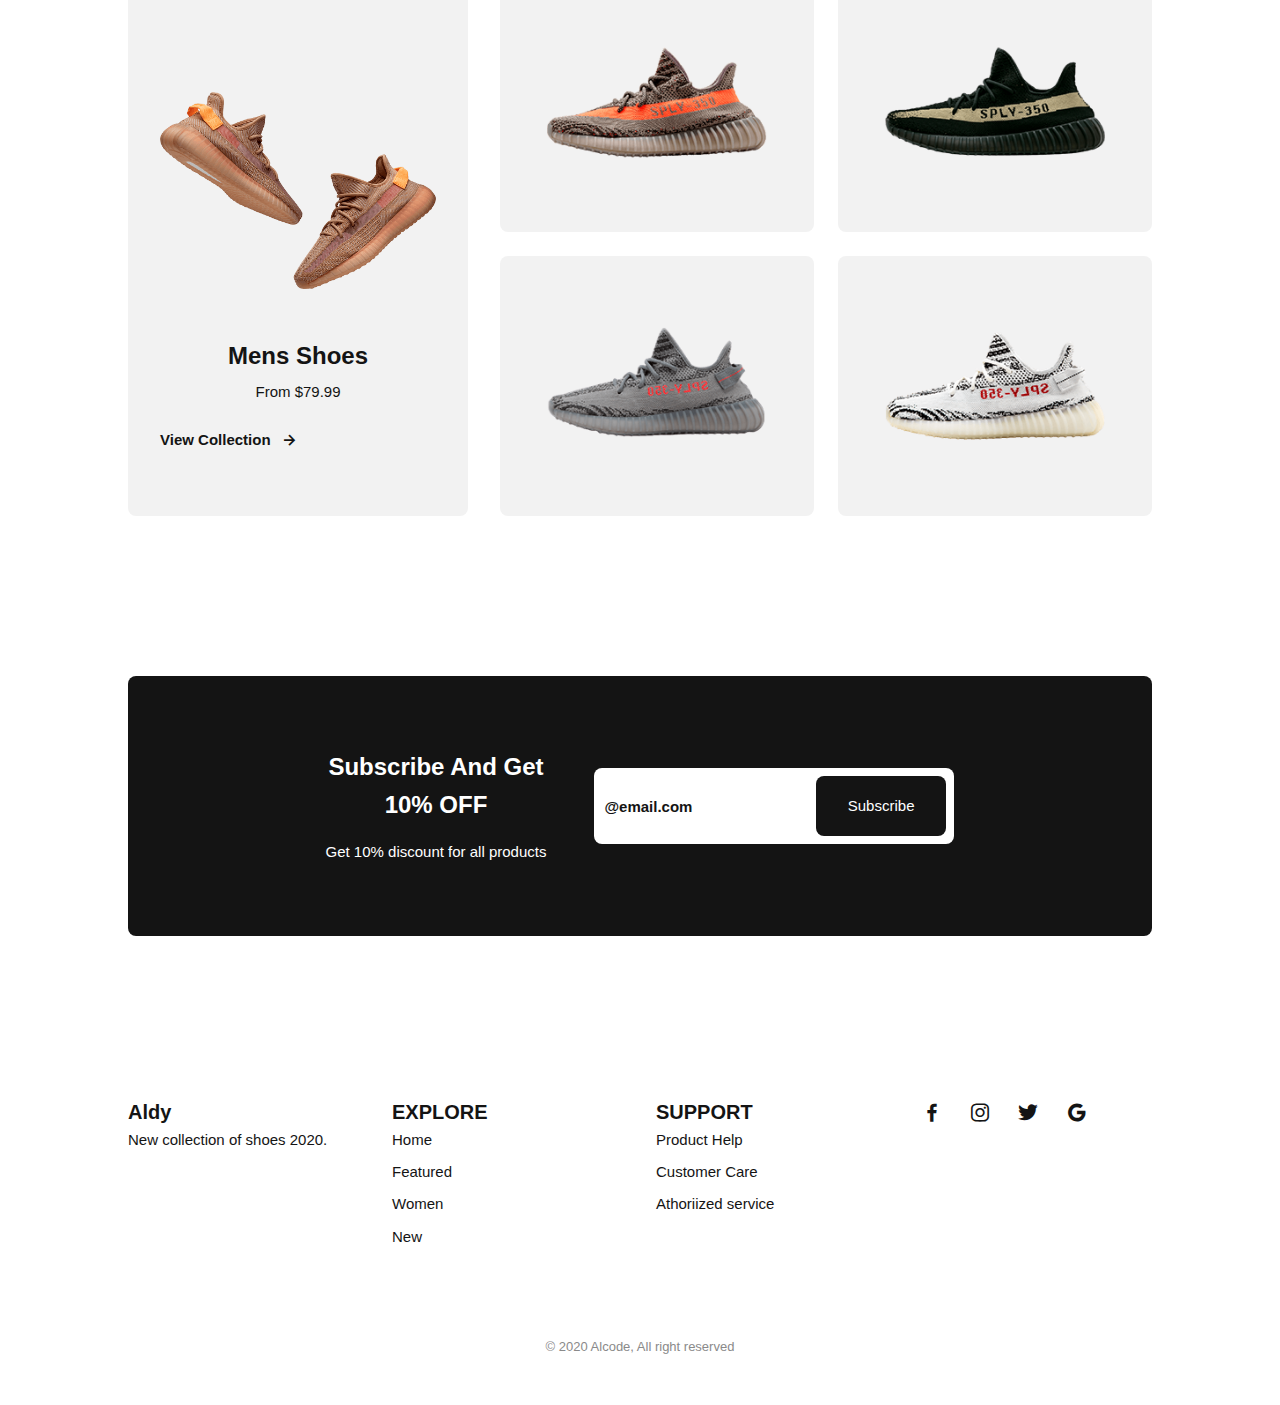
==== commit b622764f: "four" ====
--- a/index.html
+++ b/index.html
@@ -20,7 +20,7 @@
                 <i class="bx bxs-grid"></i>
             </div>
 
-            <a href="#" class="nav__logo">SS</a>
+            <a href="#" class="nav__logo">Sneak</a>
 
             <div class="nav__menu" id="nav-menu">
                 <ul class="nav__list">
@@ -47,7 +47,7 @@
             <div class="home__container bg-grid">
                 <div class="home__sneaker">
                     <div class="home__shape"></div>
-                    <img src="images/NikeAirMax Motion2black.png" alt="" class="home__img">
+                    <img src="images/imghome.png" alt="" class="home__img">
                 </div>
 
                 <div class="home__data">
@@ -64,18 +64,10 @@
             <h2 class="section-title">FEATURED</h2>
 
             <div class="featured__container bg-grid">
-                <!-- <article class="sneaker">
+                <article class="sneaker">
                     <div class="sneaker__sale">Sale</div>
                     <img src="images/featured1.png" alt="" class="sneaker__img">
                     <span class="sneaker__name">Nike Jordan</span>
-                    <span class="sneaker__price">$149.99</span>
-                    <a href="#" class="button-light">Add to Cart <i class="bx bx-right-arrow-alt button-icon"></i></a>
-                </article> -->
-
-                <article class="sneaker">
-                    <div class="sneaker__sale">Sale</div>
-                    <img src="images/featured2.png" alt="" class="sneaker__img">
-                    <span class="sneaker__name">Nike Free RN</span>
                     <span class="sneaker__price">$149.99</span>
                     <a href="#" class="button-light">Add to Cart <i class="bx bx-right-arrow-alt button-icon"></i></a>
                 </article>
